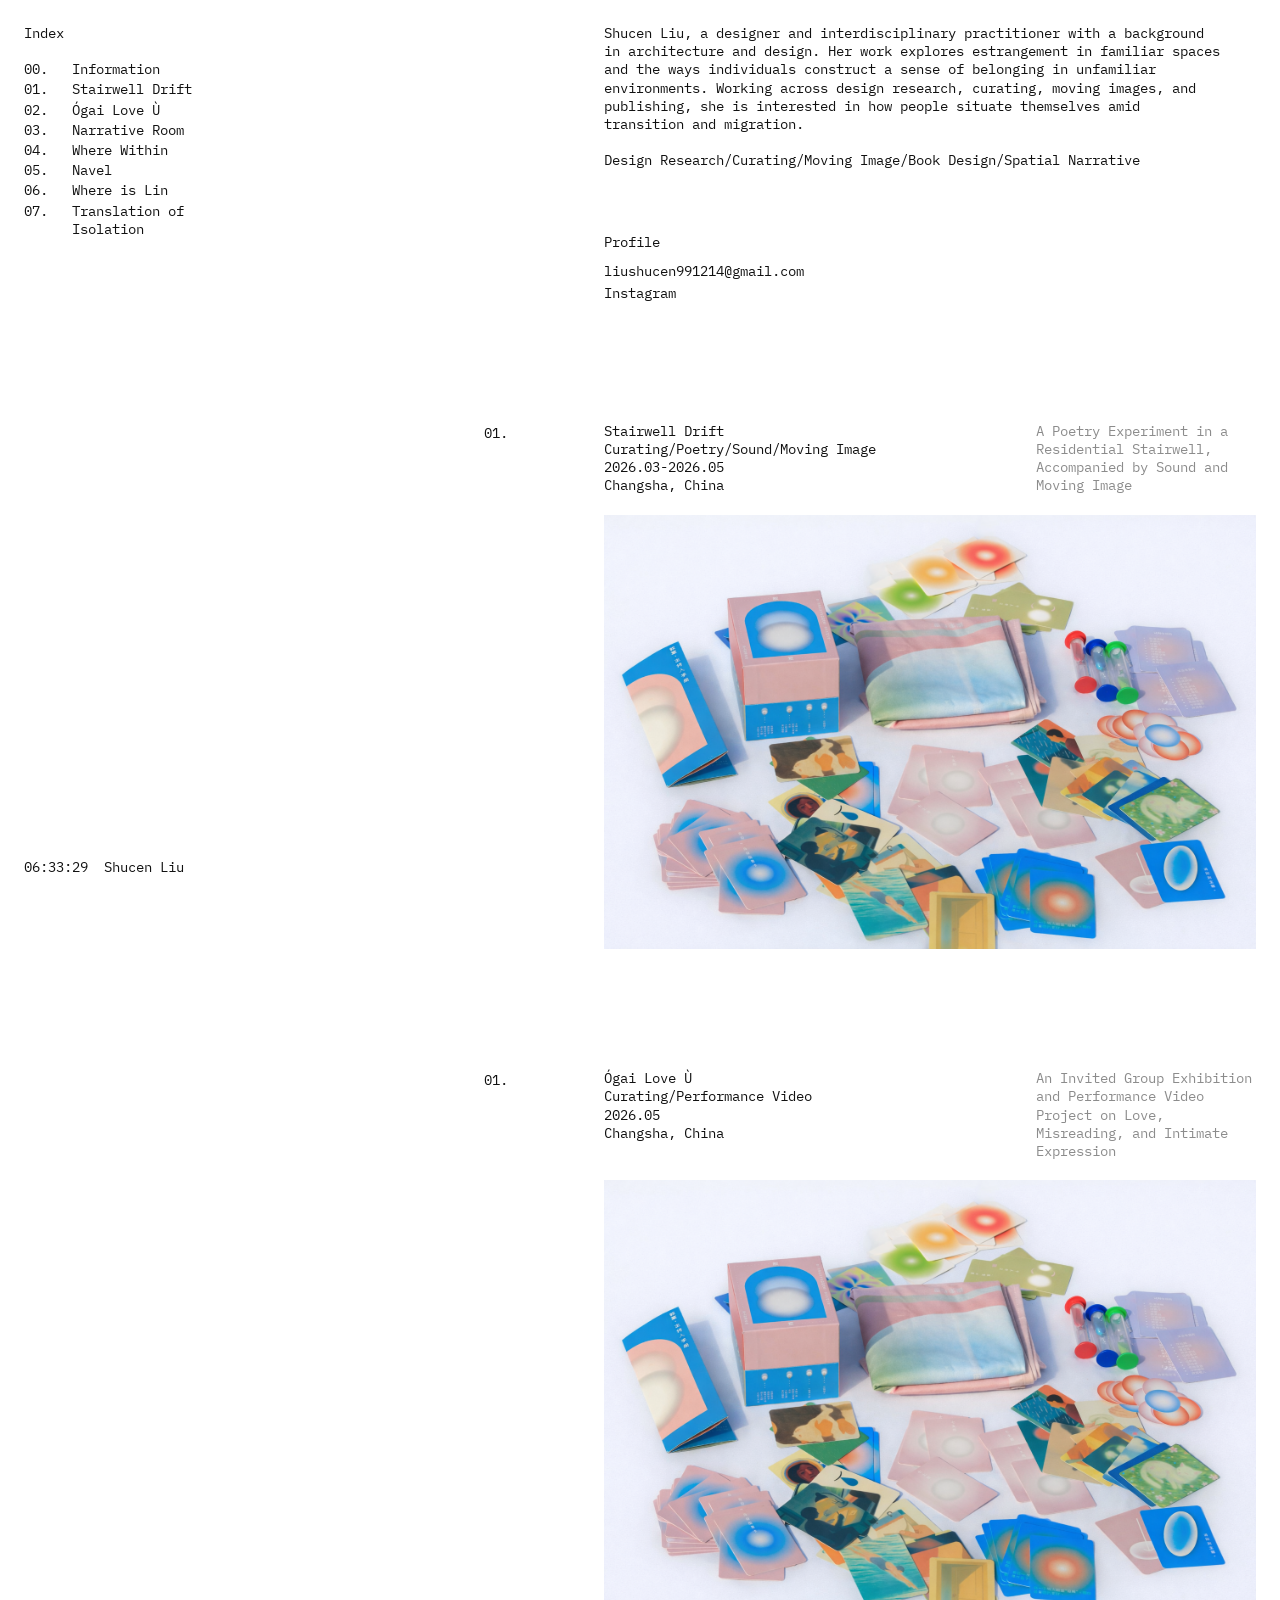
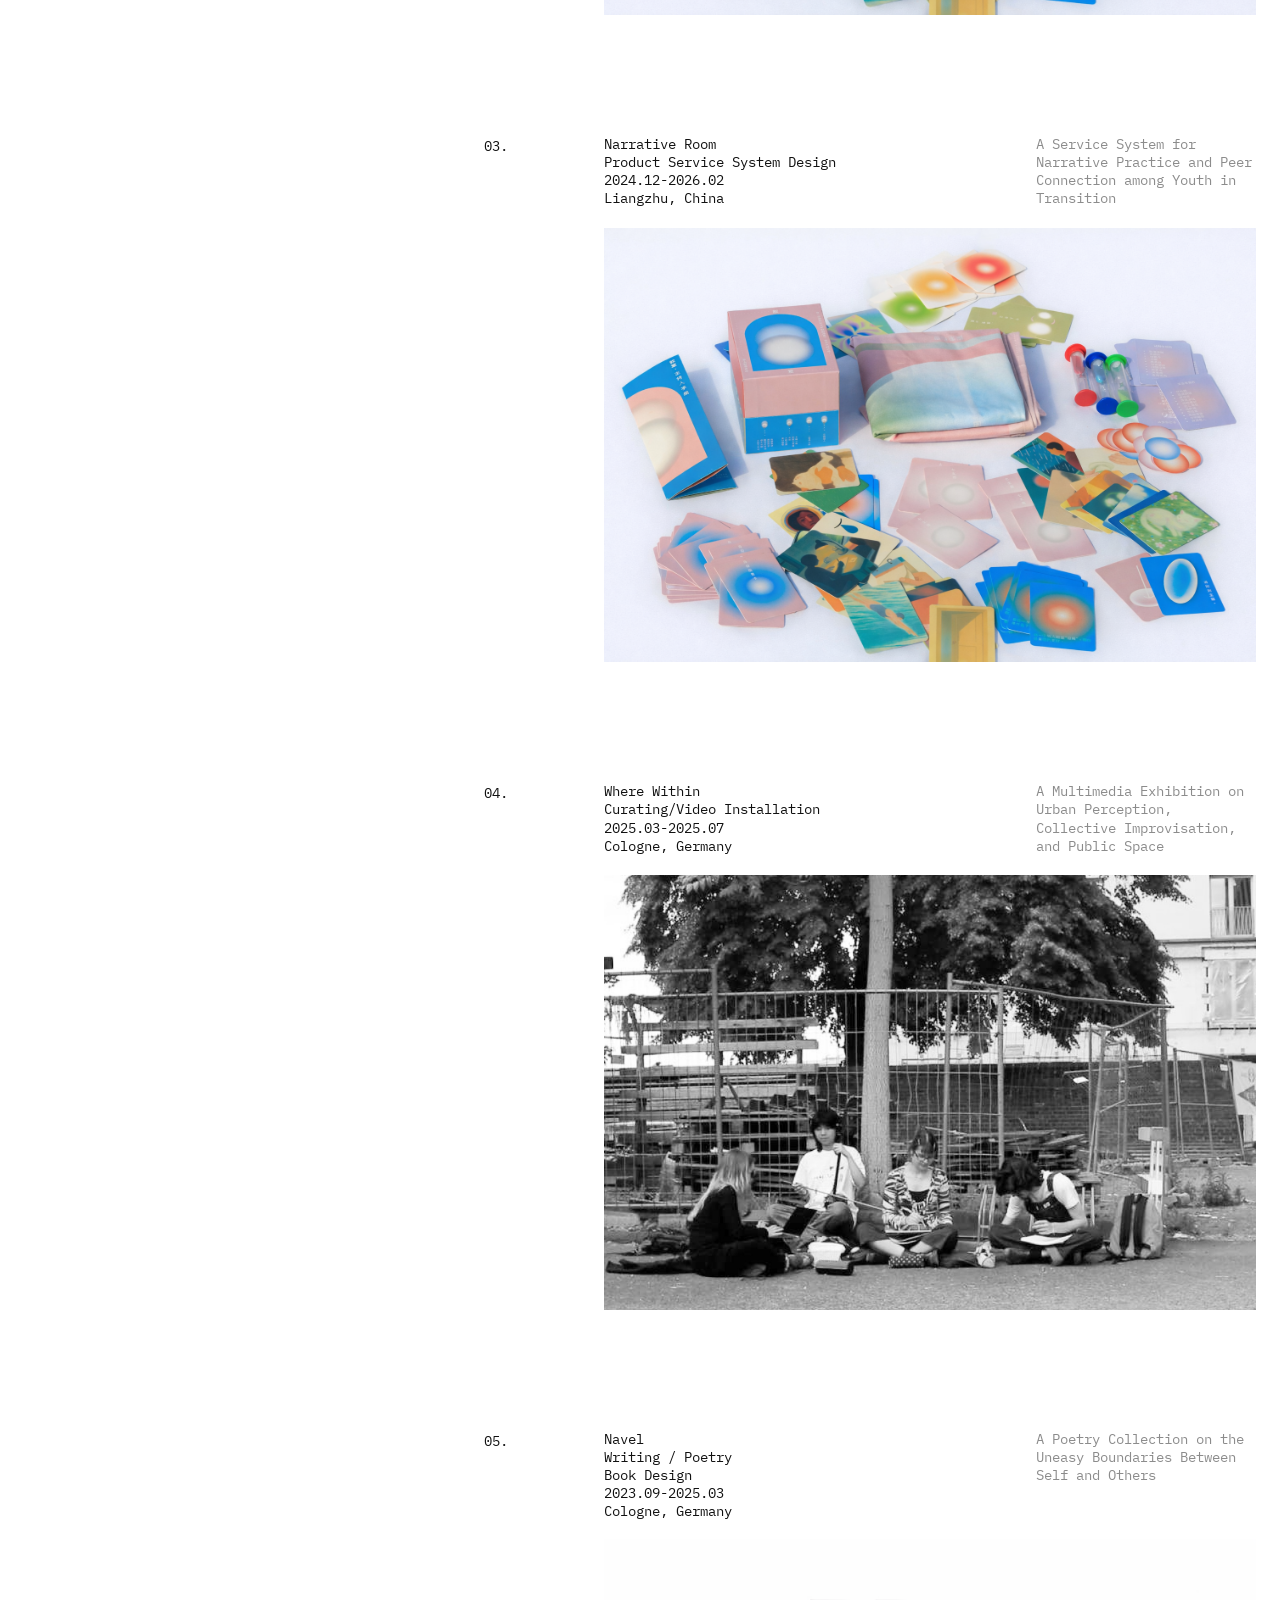
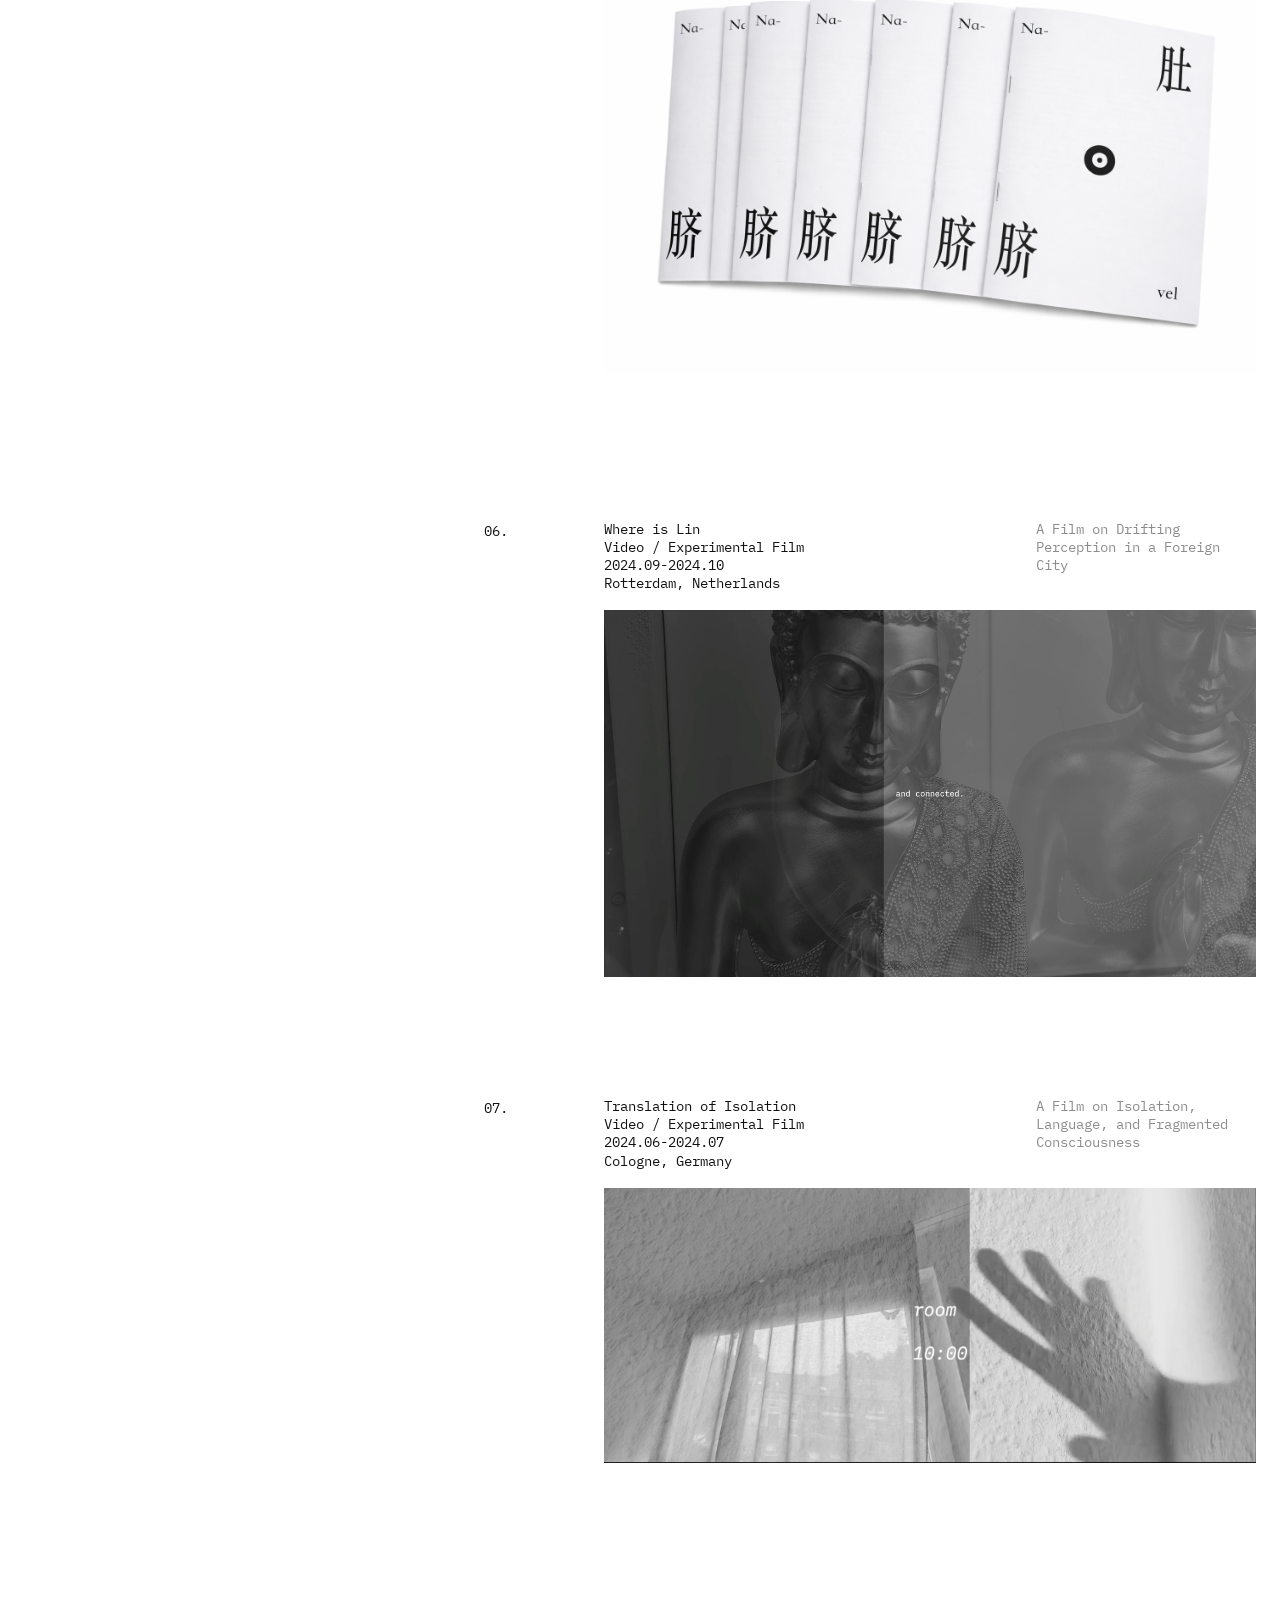
==== index.html @ ad0ca4b8 "Update index 12 58.html" ====
<!doctype html>
<html lang="en-EN">
  <head>
    <meta charset="UTF-8" />
    <meta name="viewport" content="width=device-width, initial-scale=1.0" />
    <title>Shucen Liu</title>
    <meta name="description" content="Personal portfolio website" />

    <!-- IBM Plex Mono -->
    <link rel="preconnect" href="https://fonts.googleapis.com" />
    <link rel="preconnect" href="https://fonts.gstatic.com" crossorigin />
    <link
      href="https://fonts.googleapis.com/css2?family=IBM+Plex+Mono:wght@400;500&display=swap"
      rel="stylesheet"
    />

    <link rel="stylesheet" href="styles.css" />
  </head>
  <body>
    <div class="layout">
      <!-- 左侧目录 -->
      <aside class="sidebar">
        <div class="sidebar-inner">
          <div class="index-title">Index</div>

          <nav class="index-nav">
            <a href="#information"><span>00.</span><span>Information</span></a>
             <a href="#project-01"><span>01.</span><span>Stairwell Drift</span></a>
             <a href="#project-01"><span>02.</span><span>Ógai Love Ù</span></a>
            <a href="#project-01"><span>03.</span><span>Narrative Room</span></a>
            <a href="#project-02"><span>04.</span><span>Where Within </span></a>
            <a href="#project-03"><span>05.</span><span>Navel</span></a>
            <a href="#project-04"><span>06.</span><span>Where is Lin</span></a>
            <a href="#project-05"><span>07.</span><span>Translation of Isolation</span></a>
            
          </nav>

          <div class="sidebar-footer">
            <span id="clock">00:00:00</span>
            <span>Shucen Liu</span>
          </div>
        </div>
      </aside>

      <!-- 右侧内容 -->
      
      <main class="content">
        <div class="content-inner">
          <!-- 个人简介 -->
       <section class="intro" id="information">
  <div class="intro-main">
    <div class="intro-text">
      <p>
        Shucen Liu, a designer and interdisciplinary practitioner with a background in architecture and design. Her work explores estrangement in familiar spaces and the ways individuals construct a sense of belonging in unfamiliar environments. Working across design research, curating, moving images, and publishing, she is interested in how people situate themselves amid transition and migration.
      </p>
    </div>

    <div class="intro-tags">
      <p>Design Research/Curating/Moving Image/Book Design/Spatial Narrative
    </div>
  <div class="profile">
  <div class="profile-title">Profile</div>
  <a href="mailto:liushucen991214@gmail.com">liushucen991214@gmail.com</a>
  <a href="https://www.instagram.com/booktzen?igsh=YmhpN2E2aGlicXo0&utm_source=qr" target="_blank" rel="noopener noreferrer">Instagram</a>
</div>
  </div>
</section>
          
 <!-- 项目 01 -->
<section class="project" id="project-01">
  <div class="project-row">
    <div class="project-no">01.</div>

    <div class="project-body">
      <div class="project-meta">
        <div class="meta-left">
          <h2><a href="narrative-room.html">Stairwell Drift</a></h2>
          <p>Curating/Poetry/Sound/Moving Image</p>
          <p>2026.03-2026.05</p>
          <p>Changsha, China</p>
        </div>

        <div class="meta-right">
          <p> A Poetry Experiment in a Residential Stairwell, Accompanied by Sound and Moving Image</p>
        </div>
      </div>

      <div class="project-gallery auto-gallery">
        <button class="gallery-btn prev" aria-label="Previous image">←</button>

        <div class="gallery-track">
          <a href="narrative-room.html">
            <img src="images/narrative-room-001.jpg" alt="Project A image 1" />
          </a>
          <a href="narrative-room.html">
            <img src="images/narrative-room-002.jpg" alt="Project A image 2" />
          </a>
          <a href="narrative-room.html">
            <img src="images/narrative-room-003.jpg" alt="Project A image 3" />
          </a>
          <a href="narrative-room.html">
            <img src="images/narrative-room-004.jpg" alt="Project A image 4" />
          </a>
        </div>

        <button class="gallery-btn next" aria-label="Next image">→</button>
      </div>
    </div>
  </div>
</section>

          <!-- 项目 02 -->
<section class="project" id="project-02">
  <div class="project-row">
    <div class="project-no">01.</div>

    <div class="project-body">
      <div class="project-meta">
        <div class="meta-left">
          <h2><a href="narrative-room.html">Ógai Love Ù</a></h2>
          <p>Curating/Performance Video</p>
          <p>2026.05</p>
          <p>Changsha, China</p>
        </div>

        <div class="meta-right">
          <p> An Invited Group Exhibition and Performance Video Project on Love, Misreading, and Intimate Expression</p>
        </div>
      </div>

      <div class="project-gallery auto-gallery">
        <button class="gallery-btn prev" aria-label="Previous image">←</button>

        <div class="gallery-track">
          <a href="narrative-room.html">
            <img src="images/narrative-room-001.jpg" alt="Project A image 1" />
          </a>
          <a href="narrative-room.html">
            <img src="images/narrative-room-002.jpg" alt="Project A image 2" />
          </a>
          <a href="narrative-room.html">
            <img src="images/narrative-room-003.jpg" alt="Project A image 3" />
          </a>
          <a href="narrative-room.html">
            <img src="images/narrative-room-004.jpg" alt="Project A image 4" />
          </a>
        </div>

        <button class="gallery-btn next" aria-label="Next image">→</button>
      </div>
    </div>
  </div>
</section>
        <!-- 项目 03 -->
<section class="project" id="project-03">
  <div class="project-row">
    <div class="project-no">03.</div>

    <div class="project-body">
      <div class="project-meta">
        <div class="meta-left">
          <h2><a href="narrative-room.html">Narrative Room</a></h2>
          <p>Product Service System Design</p>
          <p>2024.12-2026.02</p>
          <p>Liangzhu, China</p>
        </div>

        <div class="meta-right">
          <p>A Service System for Narrative Practice and Peer Connection among Youth in Transition</p>
        </div>
      </div>

      <div class="project-gallery auto-gallery">
        <button class="gallery-btn prev" aria-label="Previous image">←</button>

        <div class="gallery-track">
          <a href="narrative-room.html">
            <img src="images/narrative-room-001.jpg" alt="Project A image 1" />
          </a>
          <a href="narrative-room.html">
            <img src="images/narrative-room-002.jpg" alt="Project A image 2" />
          </a>
          <a href="narrative-room.html">
            <img src="images/narrative-room-003.jpg" alt="Project A image 3" />
          </a>
          <a href="narrative-room.html">
            <img src="images/narrative-room-004.jpg" alt="Project A image 4" />
          </a>
        </div>

        <button class="gallery-btn next" aria-label="Next image">→</button>
      </div>
    </div>
  </div>
</section>

          <!-- 项目 04 -->
          <section class="project" id="project-04">
            <div class="project-row">
              <div class="project-no">04.</div>

              <div class="project-body">
                <div class="project-meta">
                  <div class="meta-left">
                    <h2><a href="where-within.html">Where Within</a></h2>
                    <p>Curating/Video Installation</p>
                    <p>2025.03-2025.07</p>
                    <p>Cologne, Germany</p>
                  </div>

                  <div class="meta-right">
                    <p>A Multimedia Exhibition on Urban Perception, Collective Improvisation, and Public Space</p>
                  </div>
                </div>

                 <div class="project-gallery auto-gallery">
  <button class="gallery-btn prev" aria-label="Previous image">←</button>

   <div class="gallery-track">
          <a href="where-within.html">
            <img src="images/where-within-001.jpg" alt="Project B image 1" />
          </a>
          <a href="where-within.html">
            <img src="images/where-within-002.jpg" alt="Project B image 2" />
          </a>
          <a href="where-within.html">
            <img src="images/where-within-003.jpg" alt="Project B image 3" />
          </a>
          <a href="where-within.html">
            <img src="images/where-within-004.jpg" alt="Project B image 4" />
          </a>
          <a href="where-within.html">
            <img src="images/where-within-005.jpg" alt="Project B image 5" />
          </a>
        </div>

  <button class="gallery-btn next" aria-label="Next image">→</button>
                </div>
              </div>
            </div>
          </section>

          <!-- 项目 05 -->
          <section class="project" id="project-05">
            <div class="project-row">
              <div class="project-no">05.</div>

              <div class="project-body">
                <div class="project-meta">
                  <div class="meta-left">
                        <h2><a href="navel.html">Navel</a></h2>
                    <p>Writing / Poetry</p>
                    <p>Book Design</p>
                    <p>2023.09-2025.03</p>
                    <p>Cologne, Germany</p>
                  </div>

                  <div class="meta-right">
                    <p>A Poetry Collection on the Uneasy Boundaries Between Self and Others</p>
                  </div>
                </div>

                    <div class="project-gallery auto-gallery">
  <button class="gallery-btn prev" aria-label="Previous image">←</button>

  <div class="gallery-track">
          <a href="navel.html">
            <img src="images/navel-001.jpg" alt="Project C image 1" />
          </a>
          <a href="navel.html">
            <img src="images/navel_Page_002.png" alt="Project C image 2" />
          </a>
          <a href="navel.html">
            <img src="images/navel_Page_003.png" alt="Project C image 3" />
          </a>
        </div>
  <button class="gallery-btn next" aria-label="Next image">→</button>
                </div>
              </div>
            </div>
          </section>

          <!-- 项目 06 -->
          <section class="project" id="project-06">
            <div class="project-row">
              <div class="project-no">06.</div>

              <div class="project-body">
                <div class="project-meta">
                  <div class="meta-left">
                        <h2><a href="where-is-lin.html">Where is Lin</a></h2>
                    <p>Video / Experimental Film </p>
                    <p>2024.09-2024.10</p>
                    <p>Rotterdam, Netherlands</p>
                  </div>

                  <div class="meta-right">
                    <p>A Film on Drifting Perception in a Foreign City</p>
                  </div>
                </div>

                    <div class="project-gallery auto-gallery">
  <button class="gallery-btn prev" aria-label="Previous image">←</button>

        <div class="gallery-track">
          <a href="where-is-lin.html">
            <img src="images/where-is-lin-007.jpg" alt="Project D image 1" />
          </a>
          <a href="where-is-lin.html">
            <img src="images/where-is-lin-002.jpg" alt="Project D image 2" />
          </a>
          <a href="where-is-lin.html">
            <img src="images/where-is-lin-003.jpg" alt="Project D image 3" />
          </a>
          <a href="where-is-lin.html">
            <img src="images/where-is-lin-005.jpg" alt="Project D image 4" />
          </a>
          <a href="where-is-lin.html">
            <img src="images/where-is-lin-010.jpg" alt="Project D image 5" />
          </a>
        </div>
  <button class="gallery-btn next" aria-label="Next image">→</button>
                </div>
              </div>
            </div>
          </section>

                    <!-- 项目 07 -->
          <section class="project" id="project-07">
            <div class="project-row">
              <div class="project-no">07.</div>

              <div class="project-body">
                <div class="project-meta">
                  <div class="meta-left">
                        <h2><a href="translation-of-isolation.html">Translation of Isolation</a></h2>
                    <p>Video / Experimental Film </p>
                    <p>2024.06-2024.07</p>
                    <p>Cologne, Germany</p>
                  </div>

                  <div class="meta-right">
                   <p>A Film on Isolation, Language, and Fragmented Consciousness </p>
                  </div>
                </div>

                   <div class="project-gallery auto-gallery">
        <button class="gallery-btn prev" aria-label="Previous image">←</button>

        <div class="gallery-track">
          <a href="translation-of-isolation.html">
            <img src="images/translation-of-isolation-001.jpg" alt="Project E image 1" />
          </a>
          <a href="translation-of-isolation.html">
            <img src="images/translation-of-isolation-002.jpg" alt="Project E image 2" />
          </a>
          <a href="translation-of-isolation.html">
            <img src="images/translation-of-isolation-003.jpg" alt="Project E image 3" />
          </a>
          <a href="translation-of-isolation.html">
            <img src="images/translation-of-isolation-004.jpg" alt="Project E image 4" />
          </a>
          <a href="translation-of-isolation.html">
            <img src="images/translation-of-isolation-005.jpg" alt="Project E image 5" />
          </a>
        </div>

  <button class="gallery-btn next" aria-label="Next image">→</button>
                </div>
              </div>
            </div>
          </section>


          
        </div>
      </main>
    </div>

   <script>
  function updateClock() {
    const now = new Date();
    const time = now.toLocaleTimeString("en-GB", { hour12: false });
    const clock = document.getElementById("clock");
    if (clock) {
      clock.textContent = time;
    }
  }

  updateClock();
  setInterval(updateClock, 1000);

  const galleries = document.querySelectorAll(".project-gallery");

  galleries.forEach((gallery) => {
    const track = gallery.querySelector(".gallery-track");
    const prevBtn = gallery.querySelector(".prev");
    const nextBtn = gallery.querySelector(".next");

    if (!track) return;

    prevBtn?.addEventListener("click", () => {
      track.scrollBy({
        left: -track.clientWidth,
        behavior: "smooth"
      });
    });

    nextBtn?.addEventListener("click", () => {
      track.scrollBy({
        left: track.clientWidth,
        behavior: "smooth"
      });
    });
  });

  const autoGalleries = document.querySelectorAll(".auto-gallery");

  autoGalleries.forEach((gallery) => {
    const track = gallery.querySelector(".gallery-track");
    if (!track) return;

    const images = track.querySelectorAll("img");
    if (images.length <= 1) return;

    let currentIndex = 0;
    let autoSlide;

    function startAutoSlide() {
      autoSlide = setInterval(() => {
        currentIndex++;

        if (currentIndex >= images.length) {
          currentIndex = 0;
        }

        track.scrollTo({
          left: currentIndex * track.clientWidth,
          behavior: "smooth"
        });
      }, 3000);
    }

    function stopAutoSlide() {
      clearInterval(autoSlide);
    }

    gallery.addEventListener("mouseenter", stopAutoSlide);
    gallery.addEventListener("mouseleave", startAutoSlide);

    startAutoSlide();
  });
</script>
    
  </body>
</html>
---- styles.css ----
* {
  box-sizing: border-box;
  margin: 0;
  padding: 0;
}

html {
  scroll-behavior: smooth;
}

body {
  font-family: "IBM Plex Mono", monospace;
  background: #ffffff;
  color: #111111;
  line-height: 1.3;
  font-size: 14px;
}

/* 整体两列 */
.layout {
  display: grid;
  grid-template-columns: 240px 1fr;
  min-height: 100vh;
}

/* 左侧 index */
.sidebar {
  padding: 24px 20px 20px 24px;
}

.sidebar-inner {
  position: sticky;
  top: 24px;
  min-height: calc(100vh - 48px);
  display: flex;
  flex-direction: column;
}

.index-title {
  margin-bottom: 18px;
}

.index-nav {
  display: flex;
  flex-direction: column;
  gap: 2px;
}

.index-nav a {
  display: grid;
  grid-template-columns: 48px 1fr;
  text-decoration: none;
  color: #111111;
}

.index-nav a:hover {
  opacity: 0.45;
}

.sidebar-footer {
  margin-top: auto;
  display: flex;
  gap: 16px;
}

/* 右侧内容区 */
.content {
  padding: 24px 24px 80px 0;
}

/* 让内容整体靠右 */
.content-inner {
  width: 100%;
  max-width: 820px;
  margin-left: auto;
  display: flex;
  flex-direction: column;
  align-items: flex-end;
}

/* 顶部个人简介 */
.intro {
  width: 100%;
  max-width: 772px;
  margin-left: auto;
  padding-bottom: 120px;
}

.intro-main {
  width: 100%;
  max-width: 620px;
  margin-left: 120px;
  display: flex;
  flex-direction: column;
  align-items: flex-start;
}

.intro-text {
  width: 100%;
  max-width: 620px;
}

.intro-text p + p {
  margin-top: 12px;
}

.intro-tags {
  display: flex;
  flex-wrap: wrap;
  gap: 28px;
  margin-top: 18px;
  max-width: 700px;
}

.intro-tags span {
  display: inline-block;
  white-space: nowrap;
}

.profile {
  display: flex;
  flex-direction: column;
  align-items: flex-start;
  gap: 4px;
  margin-top: 64px;
}

.profile-title {
  margin-bottom: 6px;
}

.profile a {
  color: #111111;
  text-decoration: none;
}

.profile a:hover {
  opacity: 0.45;
}

/* 项目区 */
.project {
width: 100%;
padding-bottom: 120px;
display: flex;
justify-content: flex-end;
}
.project-body,
.project-image,
.project-gallery {
  width: 100%;
}
.project-image img,
.gallery-track img {
  display: block;
  width: 100%;
  height: auto;
  display:block;
}
.project-image a,
.gallery-track a {
  display: block;
  text-decoration: none;
}

.gallery-track a {
  flex: 0 0 100%;
}

.gallery-track a img,
.project-image a img {
  display: block;
  width: 100%;
  height: auto;
}

.project-row {
width: 100%;
max-width: 772px;
  display: grid;
  grid-template-columns: 72px 1fr;
  column-gap: 48px;
  align-items: start;
}

.project-no {
  padding-top: 2px;
}

.project-body {
  width: 100%;
  max-width: 700px;
}

.project-meta {
  display: grid;
  grid-template-columns: minmax(0, 1fr) 220px;
  gap: 24px;
  margin-bottom: 18px;
  align-items: start;
}

.meta-right p {
  margin-bottom: 2px;
}

.project-text {
  max-width: 700px;
  margin-bottom: 20px;
}

.project-links{
  margin-top: 6px;
  }

.project-image img {
  display: block;
  width: 100%;
  height: auto;
}
.meta-left h2 {
  margin: 0;
  font-size: inherit;
  font-weight: normal;
}

.meta-left h2 a,
.meta-left h2 a:visited {
  color: #111111;
  text-decoration: none;
  transition: color 0.2s ease, opacity 0.2s ease;
  font-size: 14px;
  font-weight: 400;
}

.meta-left h2 a:hover,
.meta-left h2 a:focus,
.meta-left h2 a:active {
  opacity: 0.6;
}

.meta-right p {
  color: #8c8c8c;
}

.gallery-track a img,
.project-image a img {
  transition: opacity 0.2s ease;
}

.gallery-track a:hover img,
.project-image a:hover img {
  opacity: 0.92;
}

.gallery-track a:active img,
.project-image a:active img {
  opacity: 0.7;
}


/* 响应式 */
@media (max-width: 900px) {
  .layout {
    grid-template-columns: 1fr;
  }

  .sidebar {
    padding: 20px 20px 0 20px;
  }

  .sidebar-inner {
    position: static;
    min-height: auto;
  }

  .sidebar-footer {
    margin-top: 24px;
    margin-bottom: 24px;
  }

  .content {
    padding: 0 20px 60px 20px;
  }

  .content-inner {
    width: 100%;
  }

  .intro {
    max-width: 100%;
    padding-left: 0;
  }

  .intro-main {
    max-width: 100%;
    margin-left: 0;
  }

  .project-row {
    grid-template-columns: 1fr;
    row-gap: 16px;
  }

  .project-meta {
    grid-template-columns: 1fr;
    gap: 18px;
  }

  .project {
    padding-bottom: 80px;
  }
}
.project-gallery {
  position: relative;
  width: 100%;
}

.gallery-track {
  display: flex;
  gap: 0;
  overflow-x: auto;
  scroll-snap-type: x mandatory;
  scroll-behavior: smooth;
  scrollbar-width: none;
}

.gallery-track::-webkit-scrollbar {
  display: none;
}

.gallery-track img {
  flex: 0 0 100%;
  width: 100%;
  height: auto;
  display: block;
  scroll-snap-align: start;
}

/* --- 极简悬停箭头更新 --- */

.project-gallery {
    position: relative;
    cursor: pointer;
    overflow: visible; /* 允许箭头微调位置 */
}

.gallery-track {
  display: flex;
  gap: 0;
  overflow-x: auto;
  scroll-snap-type: x mandatory;
  scroll-behavior: smooth;
  scrollbar-width: none;
}

.gallery-track img {
  flex: 0 0 100%;
  width: 100%;
  height: auto;
  display: block;
  scroll-snap-align: start;
}
.gallery-btn {
    position: absolute;
    top: 50%;
    transform: translateY(-50%);
    z-index: 10;
    background: none;
    border: none;
    color: #ffffff; /* 箭头颜色 */
    font-family: "IBM Plex Mono", monospace;
    font-size: 24px;
    font-weight: 300;
    text-shadow: 0 0 8px rgba(0,0,0,0.5); /* 增加阴影确保在浅色图上可见 */

    /* 初始状态：完全透明 */
    opacity: 0;
    transition: opacity 0.3s ease;
    padding: 60px 20px; /* 增加鼠标点击触发的热区 */
    cursor: pointer;
}

/* 鼠标移动到图片上方时显示 */
.project-gallery:hover .gallery-btn {
    opacity: 1;
}

.gallery-btn.prev {
    left: 15px; /* 靠近图片左边缘 */
}

.gallery-btn.next {
    right: 15px; /* 靠近图片右边缘 */
}

.gallery-btn:hover {
    color: rgba(255, 255, 255, 0.6); /* 悬停在箭头本身时变淡提示 */
}

/* =========================
   Detail page
========================= */

.project-detail-page {
  background: #ffffff;
  color: #111111;
  font-family: "IBM Plex Mono", monospace;
  font-size: 14px;
  line-height: 1.3;
}

.detail-layout {
  width: 100%;
  max-width: 1220px;
  margin-left: auto;
  padding: 24px 24px 80px 24px;
}

.detail-header {
  margin-bottom: 48px;
}

.back-link,
.back-link:visited,
.back-link:active {
  color: #8a8a8a;
  text-decoration: none;
}

.back-link:hover {
  opacity: 0.6;
}

.detail-top {
  display: grid;
  grid-template-columns: minmax(0, 1fr) 360px;
  gap: 48px;
  align-items: start;
  margin-bottom: 48px;
}

.detail-intro {
  max-width: 620px;
}

.detail-intro p + p {
  margin-top: 18px;
}

.detail-meta {
  display: flex;
  flex-direction: column;
  gap: 22px;
}

.meta-group p {
  margin-bottom: 2px;
}

.meta-title {
  margin-bottom: 10px;
}

.detail-image-block {
  width: 100%;
  margin-bottom: 48px;
}

.detail-image-block img {
  display: block;
  width: 100%;
  height: auto;
}

.detail-text-columns {
  display: grid;
  grid-template-columns: 1fr 1fr;
  gap: 48px;
  align-items: start;
}

.detail-column {
  max-width: 520px;
}

.detail-column p + p {
  margin-top: 18px;
}

/* responsive */
@media (max-width: 900px) {
  .detail-layout {
    padding: 20px 20px 60px 20px;
  }

  .detail-top {
    grid-template-columns: 1fr;
    gap: 32px;
    margin-bottom: 36px;
  }

  .detail-intro,
  .detail-column {
    max-width: 100%;
  }

  .detail-text-columns {
    grid-template-columns: 1fr;
    gap: 24px;
  }

  .detail-image-block {
    margin-bottom: 36px;
  }
}

.detail-video-block {
  width: 100%;
  margin-bottom: 48px;
}

.video-thumb {
  position: relative;
  display: block;
  width: 100%;
  text-decoration: none;
  overflow: hidden;
}

.video-thumb img {
  display: block;
  width: 100%;
  height: auto;
}

.video-overlay {
  position: absolute;
  inset: 0;
  display: flex;
  align-items: center;
  justify-content: center;
  pointer-events: none;
}
 /* 默认隐藏 */
.video-play-icon {
  width: 0;
  height: 0;
  border-top: 12px solid transparent;
  border-bottom: 12px solid transparent;
  border-left: 18px solid rgba(255, 255, 255, 0.92);
  opacity: 0;
  transition: opacity 0.2s ease;
  filter: drop-shadow(0 0 6px rgba(0, 0, 0, 0.35));
}

.video-thumb:hover .video-play-icon {
  opacity: 1;
}
.detail-layout {
  width: 100%;
  max-width: 1220px;
  margin-left: auto;
  padding: 24px 24px 80px 24px;
}

.full-image-block {
  width: 100%;
  max-width: 100%;
  margin: 48px 0;
  overflow: hidden;
}

.full-image-block img {
  display: block;
  width: 100%;
  height: auto;
}
.detail-video-block {
  width: 100%;
  margin: 72px 0 0 0;
}

.video-info-row {
  width: 100%;
  margin: 28px 0 88px 0;
  display: grid;
  grid-template-columns: minmax(0, 1fr) 360px;
  gap: 32px;
  align-items: start;
  color: #7f7f7f;
}

.video-info-description p,
.video-info-credits p {
  margin: 0;
}

.video-info-credits {
  display: flex;
  flex-direction: column;
  gap: 4px;
}
.video-info-credits p {
  margin: 0;
}

@media (max-width: 900px) {
  .video-info-row {
    grid-template-columns: 1fr;
    gap: 16px;
    margin: 12px 0 56px 0;
  }
}

.video-credits span {
  min-width: 0;
  margin-right: 8px;
}

.detail-text-columns {
  display: grid;
  grid-template-columns: 1fr 1fr;
  gap: 48px;
  align-items: start;
  margin-top: 32px;
}
.member-name {
  color: #8a8a8a;
}

.zoomable-image {
  cursor: zoom-in;
  transition: opacity 0.2s ease;
}

.zoomable-image:hover {
  opacity: 0.92;
}

.lightbox {
  position: fixed;
  inset: 0;
  background: rgba(255, 255, 255, 0.94);
  display: none;
  align-items: center;
  justify-content: center;
  padding: 24px;
  z-index: 9999;
}

.lightbox.active {
  display: flex;
}

.lightbox-image {
  max-width: 88vw;
  max-height: 88vh;
  width: auto;
  height: auto;
  display: block;
}

.lightbox-close {
  position: absolute;
  top: 16px;
  right: 18px;
  border: none;
  background: none;
  color: #8a8a8a;
  font-family: "IBM Plex Mono", monospace;
  font-size: 14px;
  line-height: 1;
  cursor: pointer;
  padding: 0;
}

.lightbox-close:hover {
  opacity: 0.45;
}

.lightbox-nav {
  position: absolute;
  top: 50%;
  transform: translateY(-50%);
  border: none;
  background: none;
  color: #8a8a8a;
  font-family: "IBM Plex Mono", monospace;
  font-size: 28px;
  line-height: 1;
  cursor: pointer;
  padding: 8px 10px;
}

.lightbox-nav:hover {
  opacity: 0.45;
}

.lightbox-prev {
  left: 18px;
}

.lightbox-next {
  right: 18px;
}

@media (max-width: 900px) {
  .lightbox-image {
    max-width: 92vw;
    max-height: 84vh;
  }

  .lightbox-nav {
    font-size: 22px;
  }
}
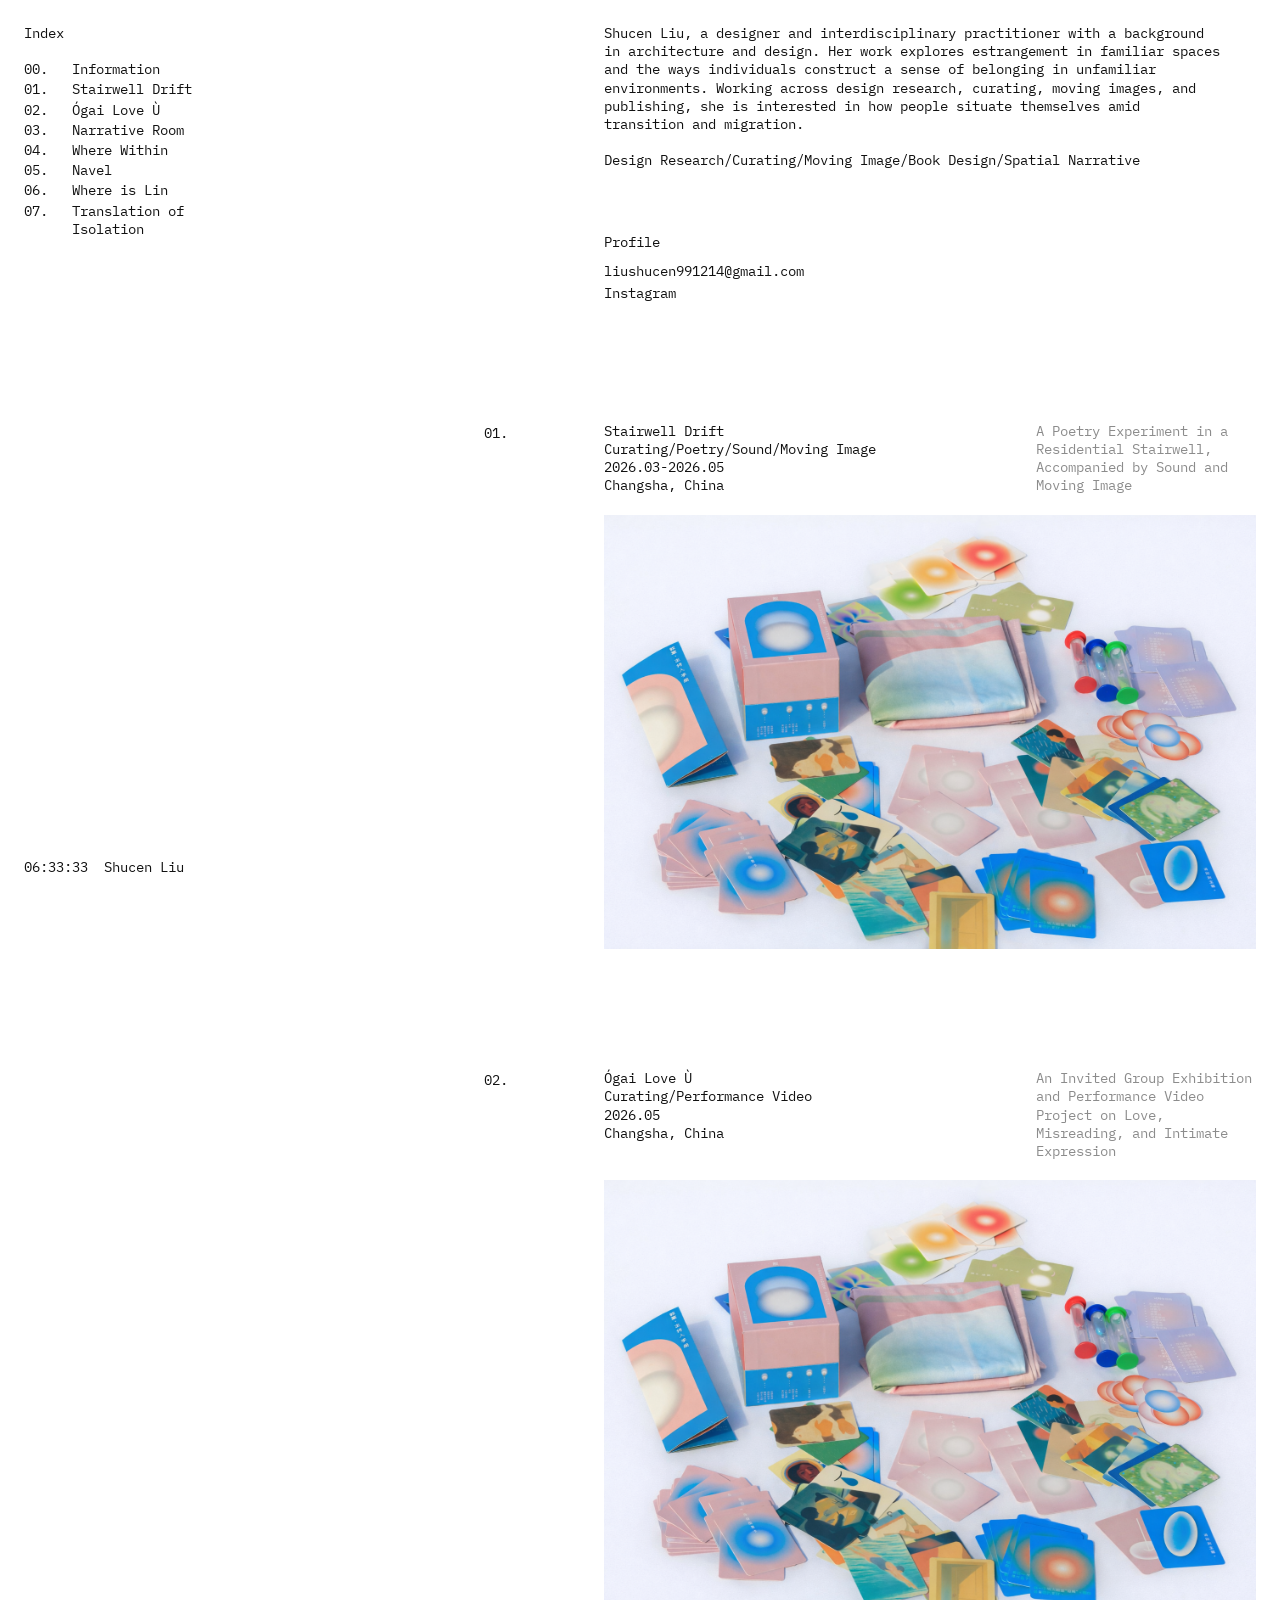
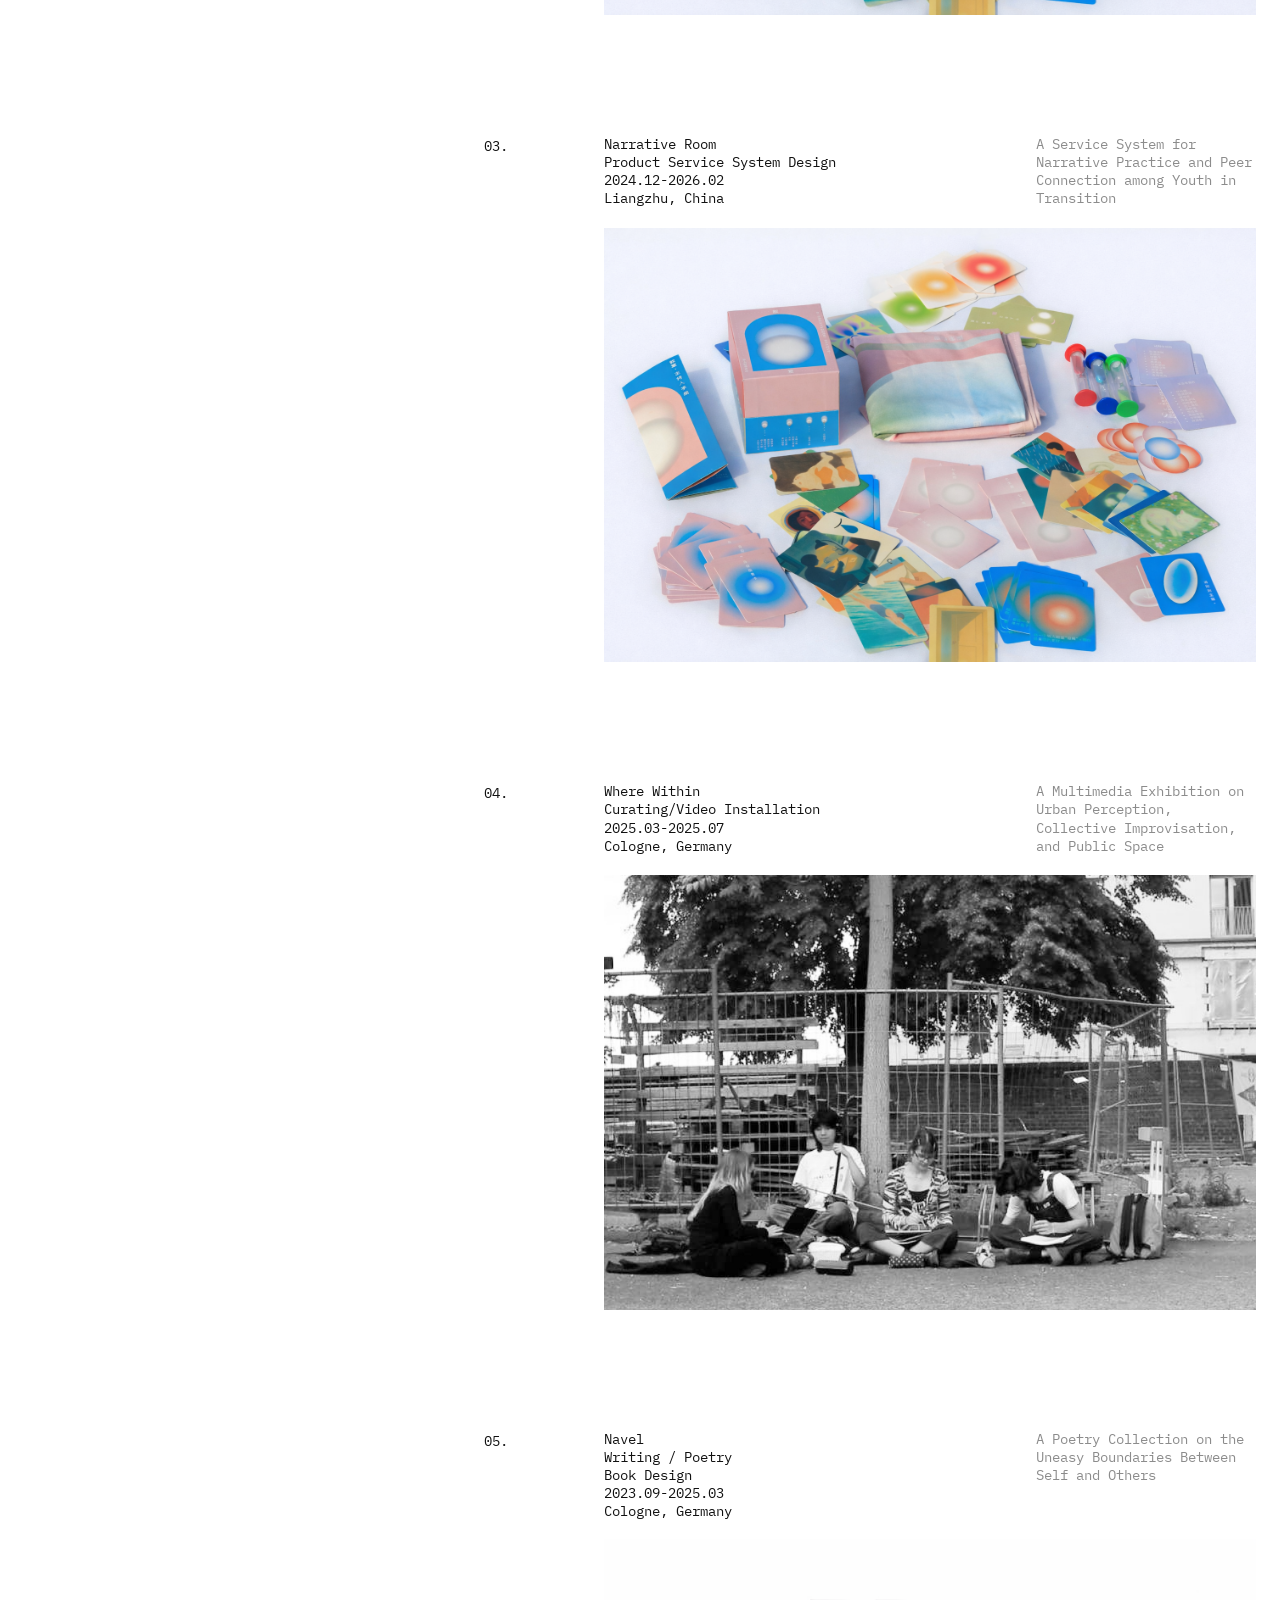
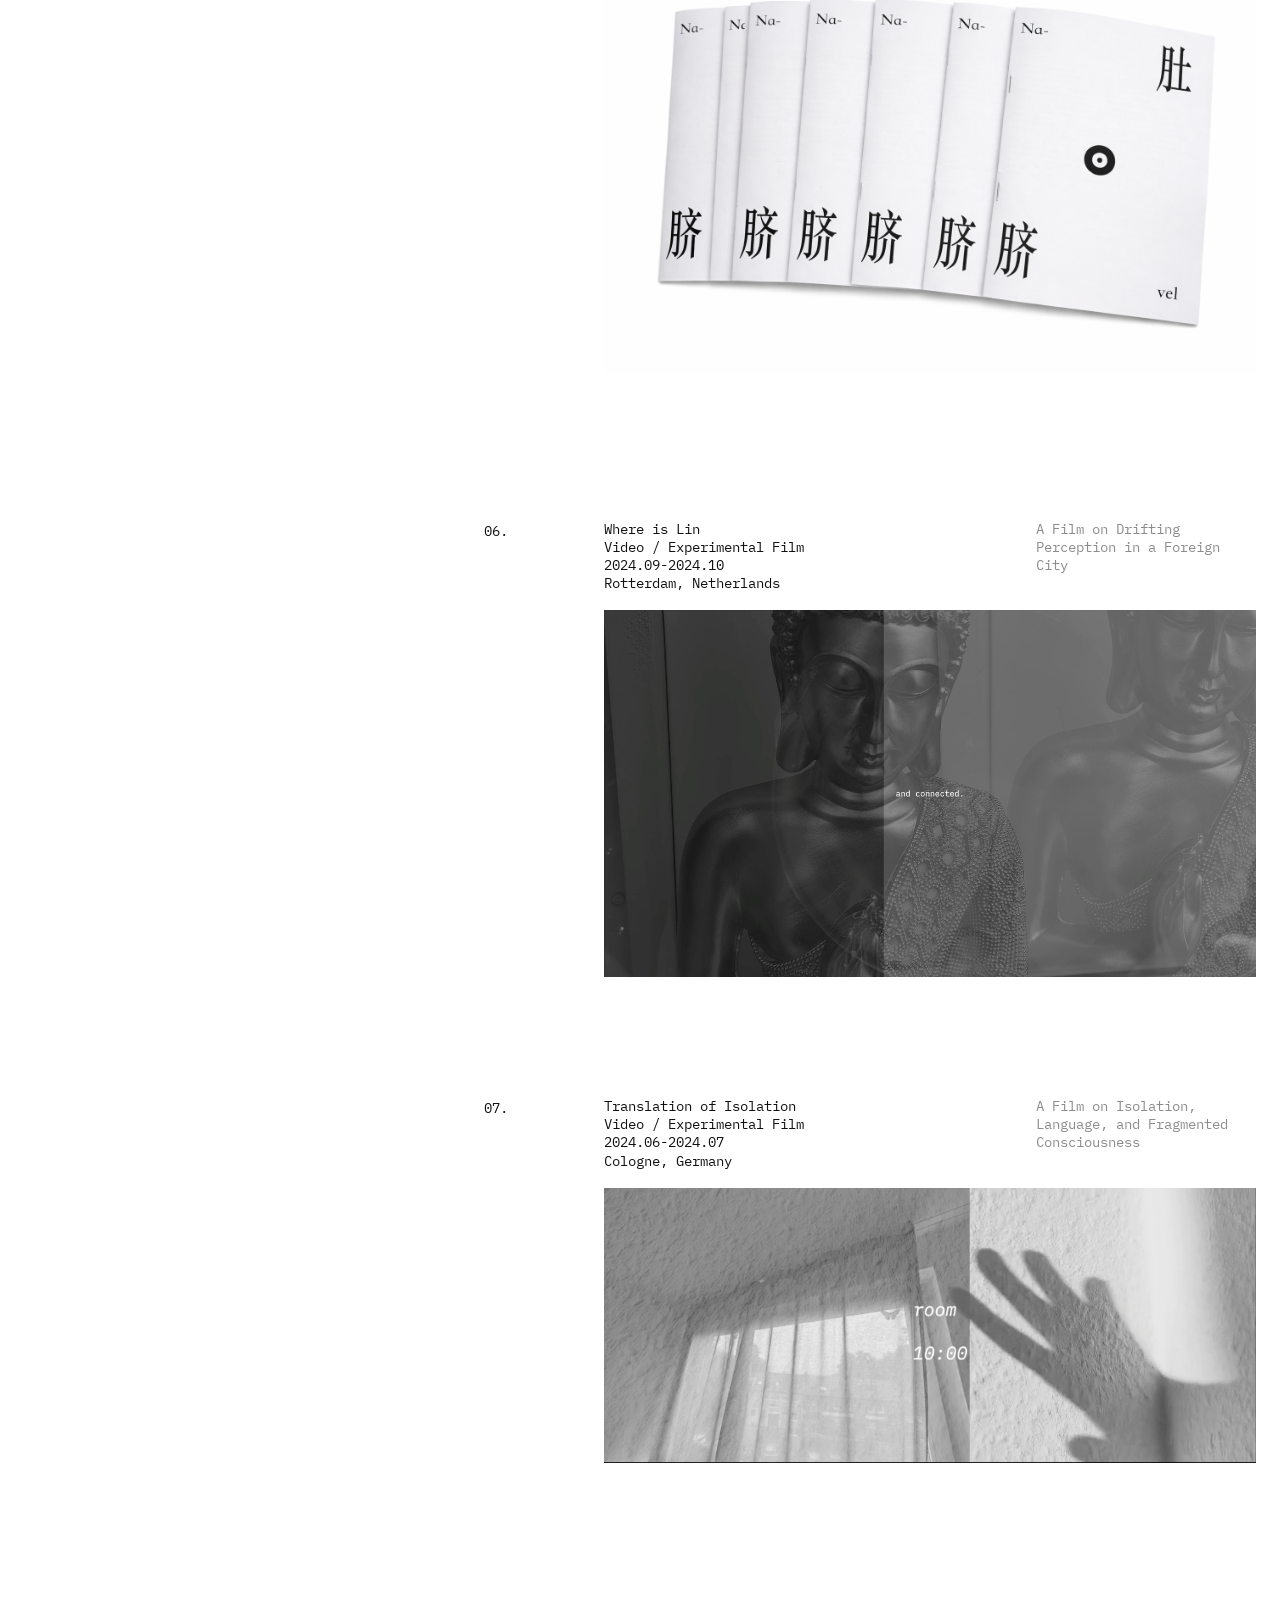
==== commit 78cbfeee: "Update index1545.html" ====
--- a/index.html
+++ b/index.html
@@ -27,12 +27,12 @@
           <nav class="index-nav">
             <a href="#information"><span>00.</span><span>Information</span></a>
              <a href="#project-01"><span>01.</span><span>Stairwell Drift</span></a>
-             <a href="#project-01"><span>02.</span><span>Ógai Love Ù</span></a>
-            <a href="#project-01"><span>03.</span><span>Narrative Room</span></a>
-            <a href="#project-02"><span>04.</span><span>Where Within </span></a>
-            <a href="#project-03"><span>05.</span><span>Navel</span></a>
-            <a href="#project-04"><span>06.</span><span>Where is Lin</span></a>
-            <a href="#project-05"><span>07.</span><span>Translation of Isolation</span></a>
+             <a href="#project-02"><span>02.</span><span>Ógai Love Ù</span></a>
+            <a href="#project-03"><span>03.</span><span>Narrative Room</span></a>
+            <a href="#project-04"><span>04.</span><span>Where Within </span></a>
+            <a href="#project-05"><span>05.</span><span>Navel</span></a>
+            <a href="#project-06"><span>06.</span><span>Where is Lin</span></a>
+            <a href="#project-07"><span>07.</span><span>Translation of Isolation</span></a>
             
           </nav>
 
@@ -113,7 +113,7 @@
           <!-- 项目 02 -->
 <section class="project" id="project-02">
   <div class="project-row">
-    <div class="project-no">01.</div>
+    <div class="project-no">02.</div>
 
     <div class="project-body">
       <div class="project-meta">
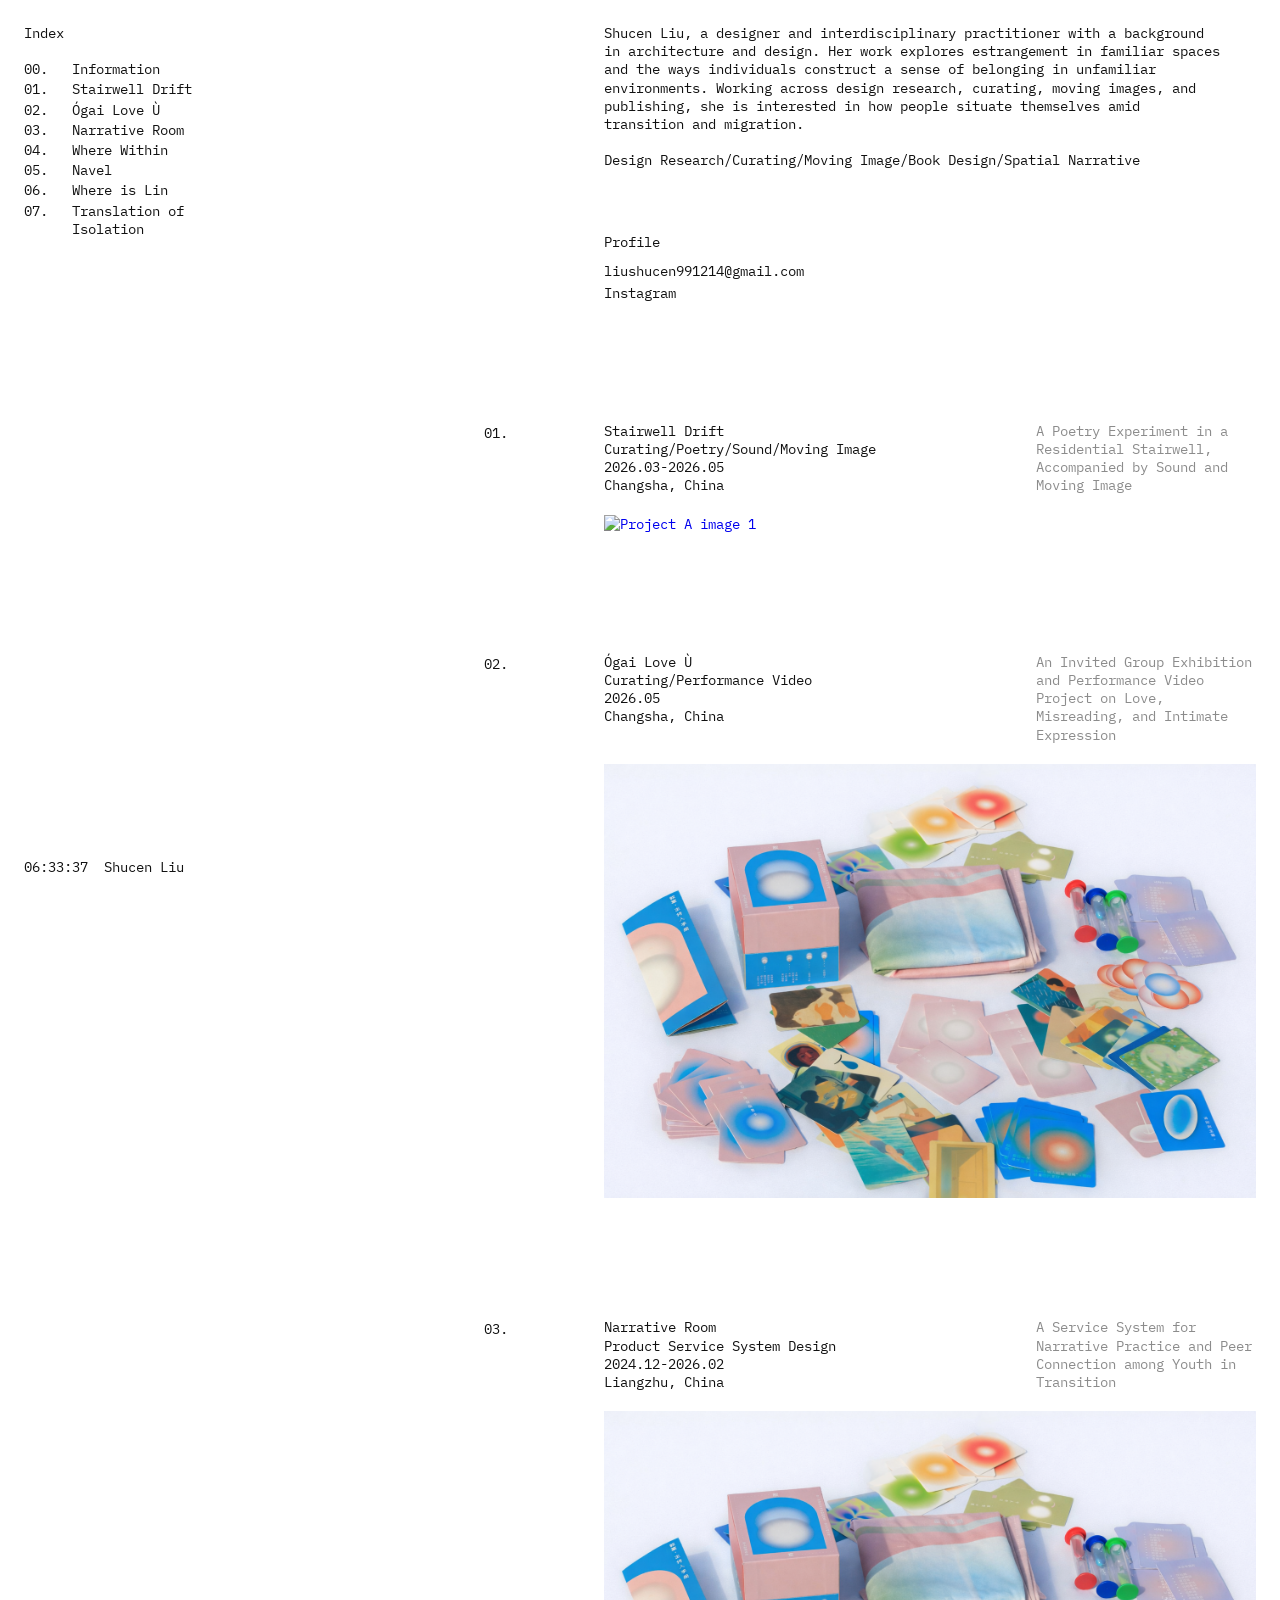
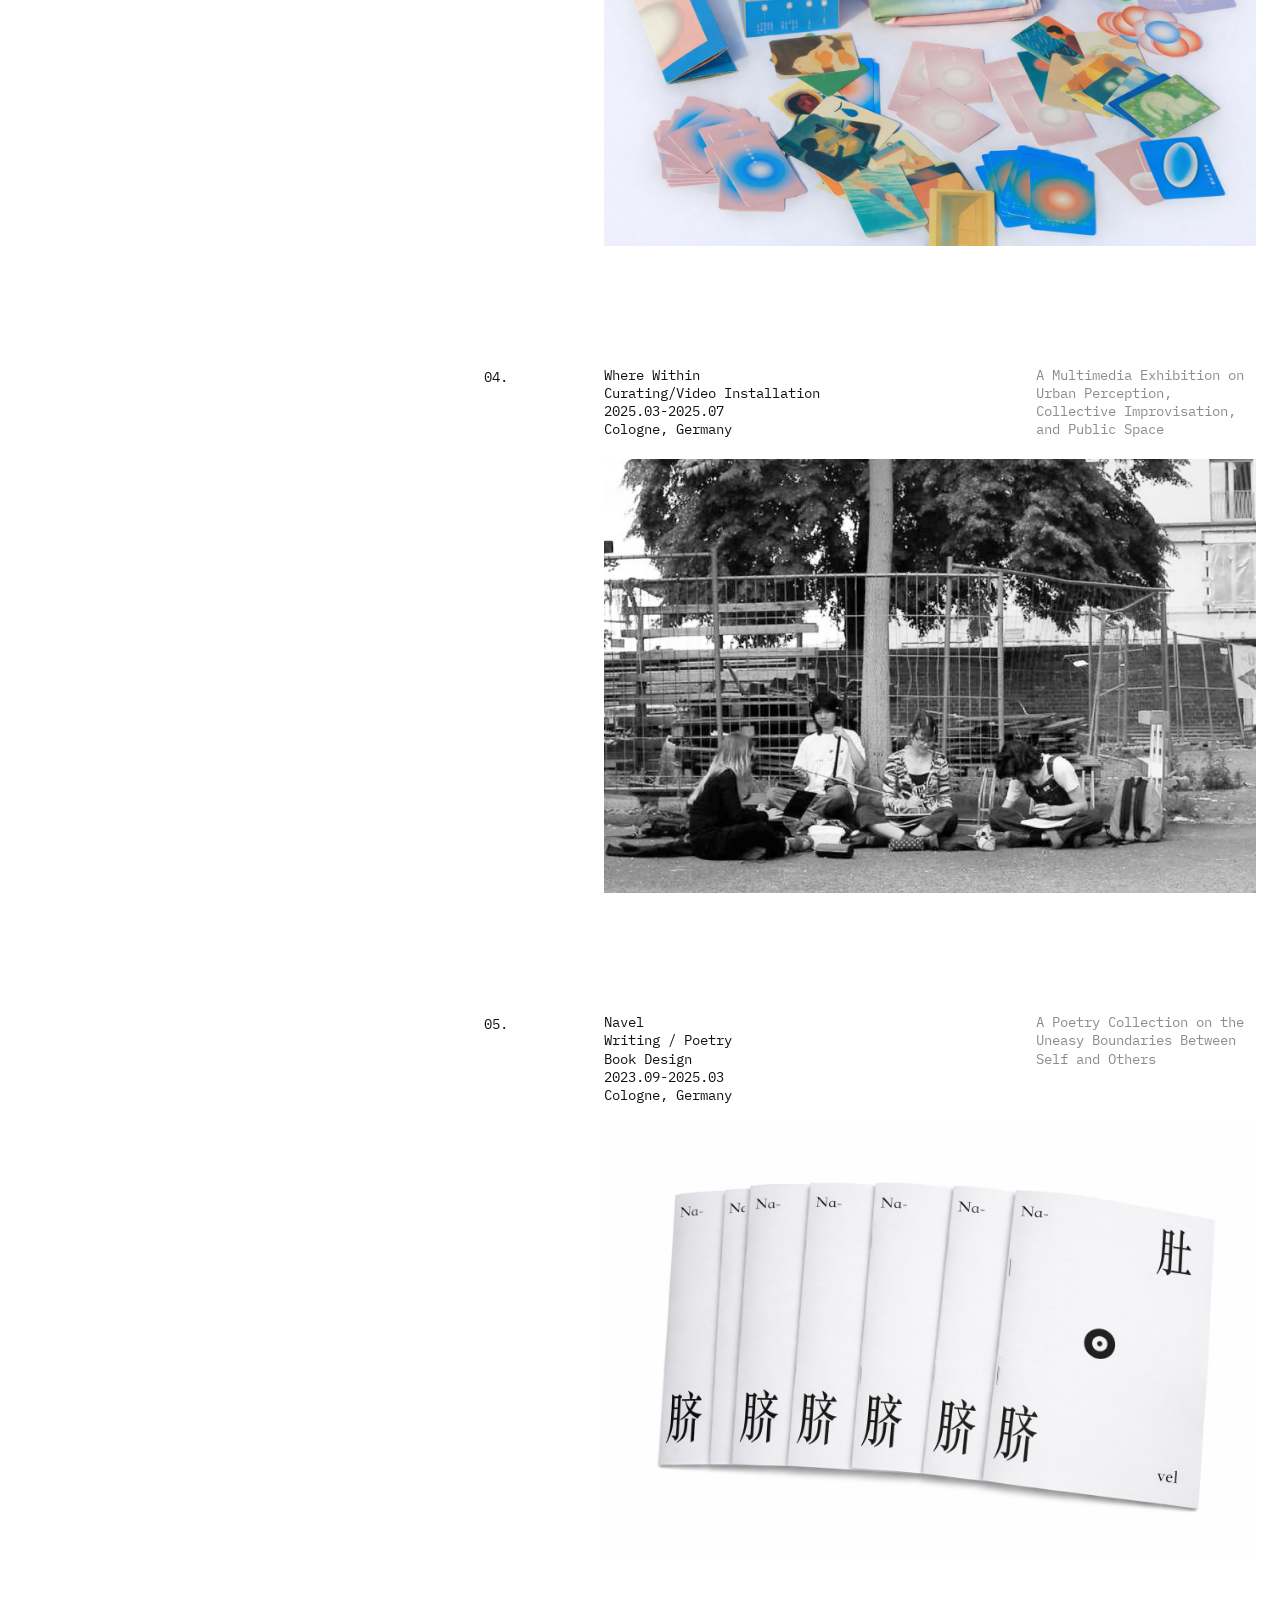
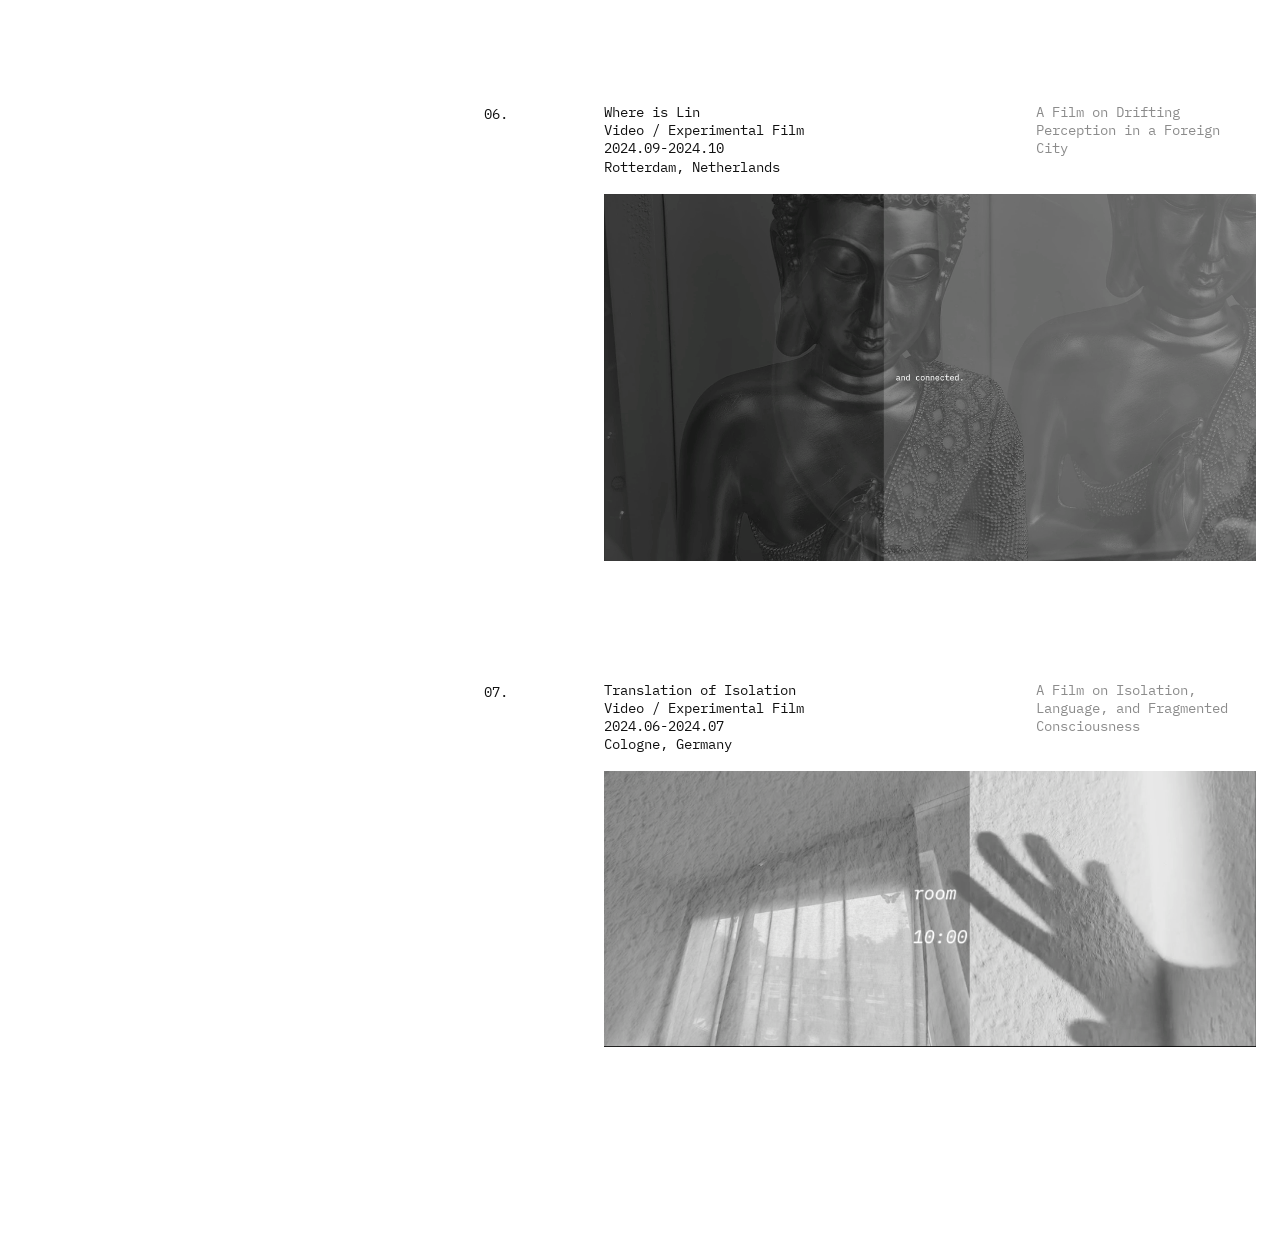
==== commit 37eb873d: "Update index.2043 html" ====
--- a/index.html
+++ b/index.html
@@ -90,17 +90,26 @@
         <button class="gallery-btn prev" aria-label="Previous image">←</button>
 
         <div class="gallery-track">
-          <a href="narrative-room.html">
-            <img src="images/narrative-room-001.jpg" alt="Project A image 1" />
-          </a>
-          <a href="narrative-room.html">
-            <img src="images/narrative-room-002.jpg" alt="Project A image 2" />
-          </a>
-          <a href="narrative-room.html">
-            <img src="images/narrative-room-003.jpg" alt="Project A image 3" />
-          </a>
-          <a href="narrative-room.html">
-            <img src="images/narrative-room-004.jpg" alt="Project A image 4" />
+          <a href="stairwell-drift.html">
+            <img src="images/stairwell-drift-main-ty-01.jpg" alt="Project A image 1" />
+          </a>
+          <a href="stairwell-drift.html">
+            <img src="images/stairwell-drift-main-qg-02.jpg" alt="Project A image 2" />
+          </a>
+          <a href="stairwell-drift.html">
+            <img src="images/stairwell-drift-main-kk-03.jpg" alt="Project A image 3" />
+          </a>
+          <a href="stairwell-drift.html">
+            <img src="images/stairwell-drift-main-ty-04.jpg" alt="Project A image 4" />
+          </a>
+           <a href="stairwell-drift.html">
+            <img src="images/stairwell-drift-main-ty-05.jpg" alt="Project A image 5" />
+          </a>
+           <a href="stairwell-drift.html">
+            <img src="images/stairwell-drift-main-ty-06.jpg" alt="Project A image 6" />
+          </a>
+           <a href="stairwell-drift.html">
+            <img src="images/stairwell-drift-main-ty-07.jpg" alt="Project A image 7" />
           </a>
         </div>
 
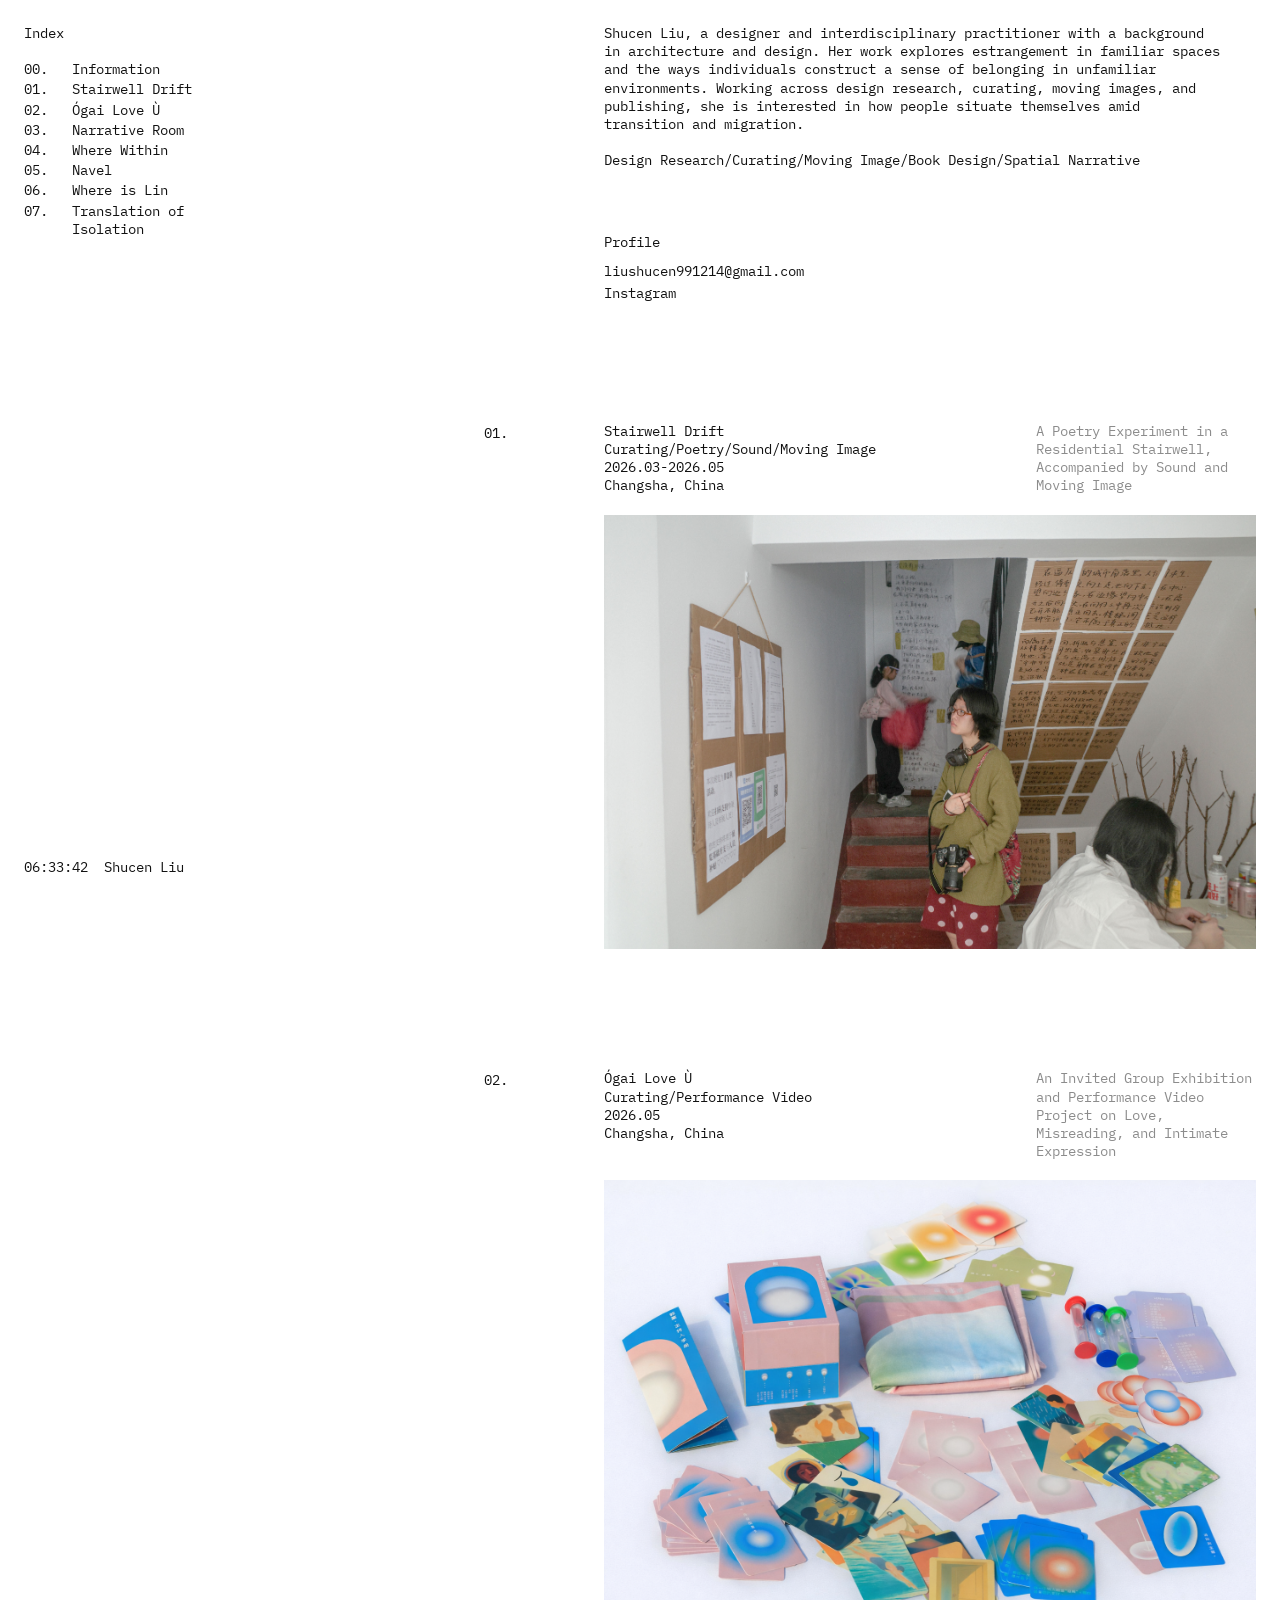
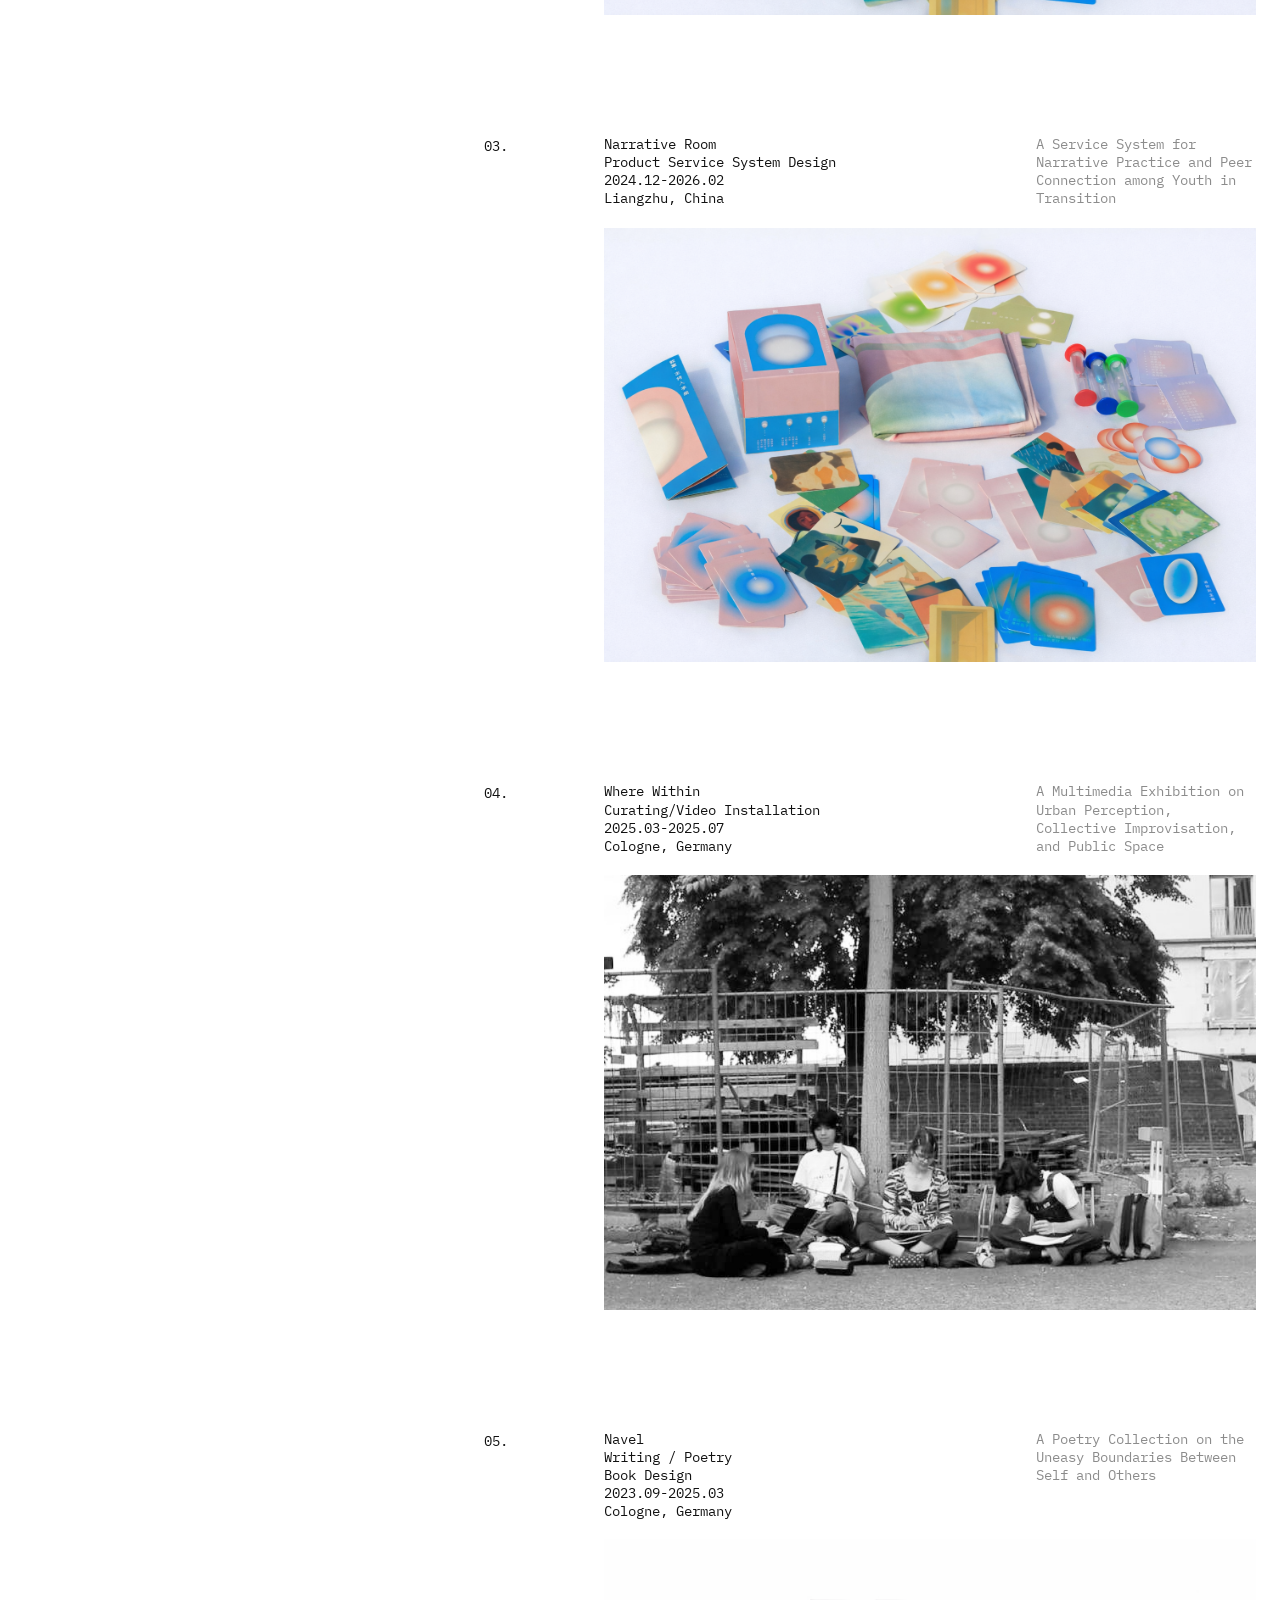
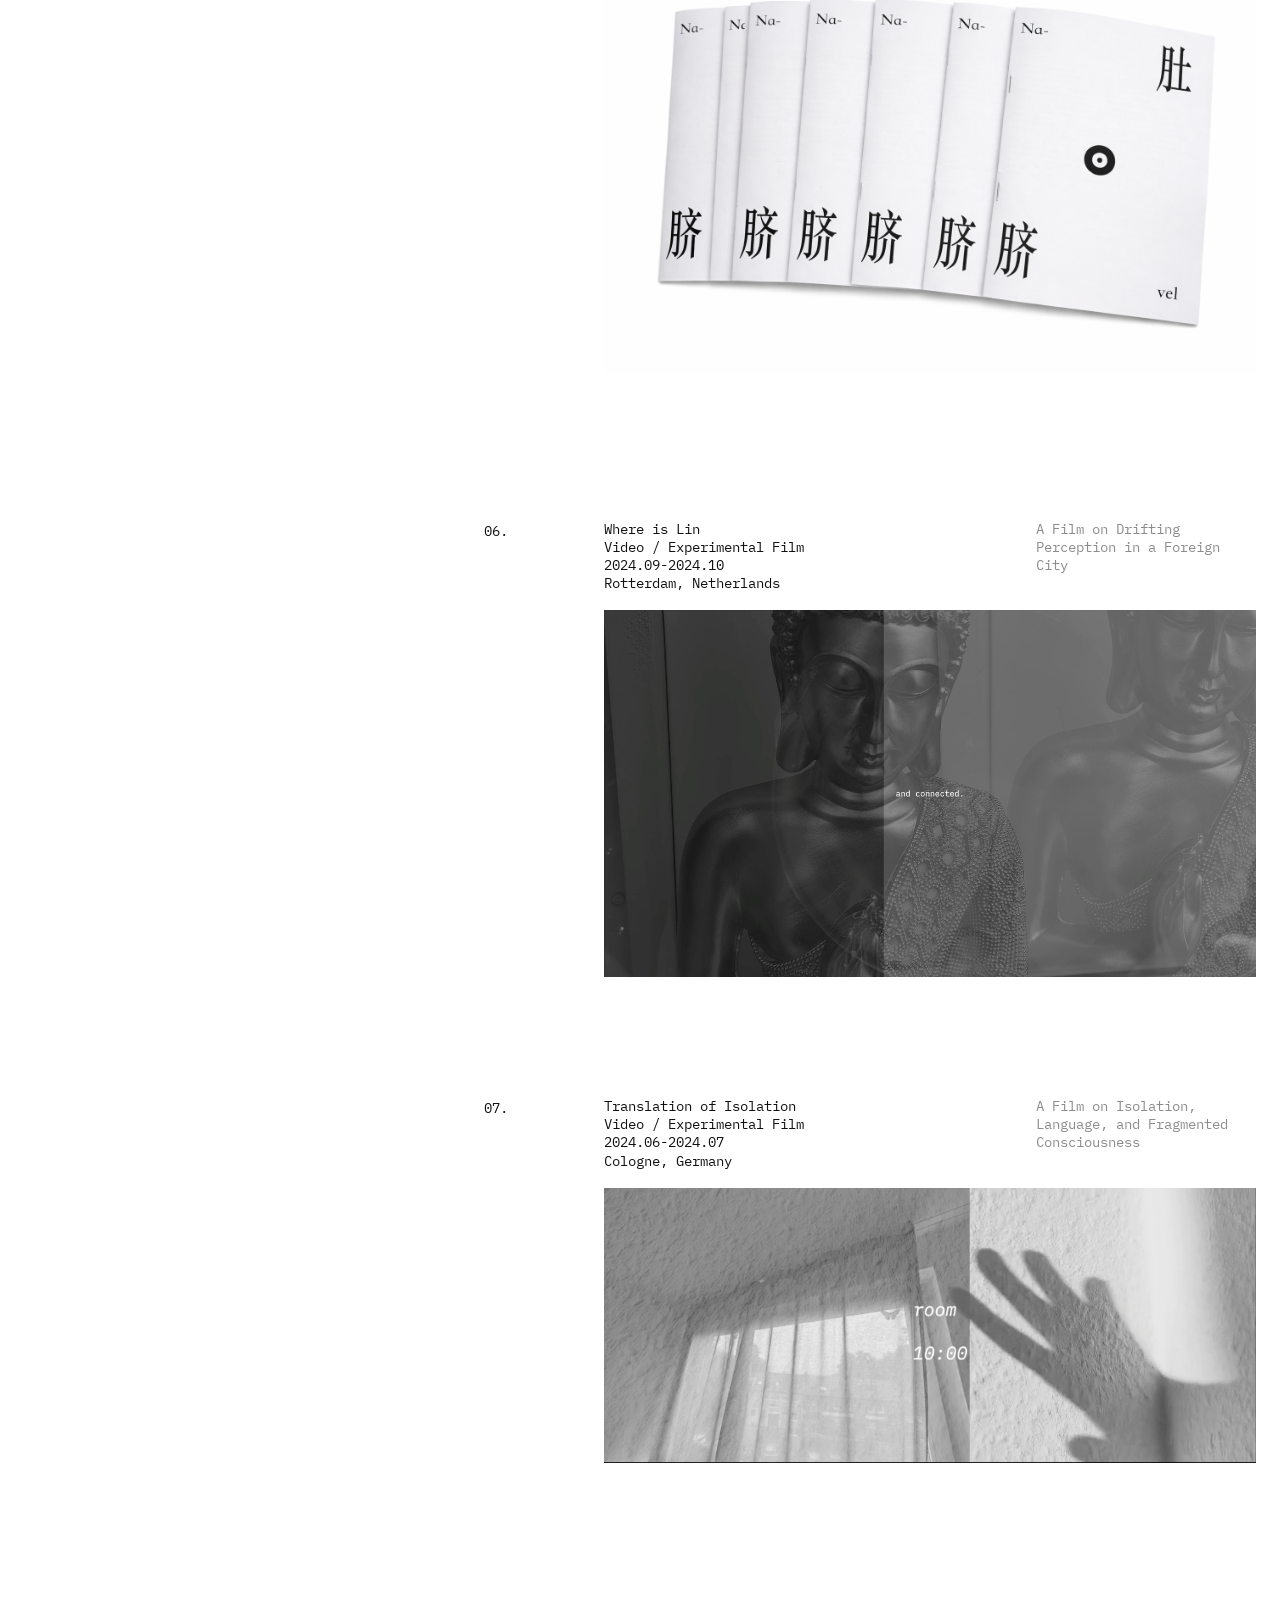
==== commit d9b2bd2e: "Update index2102.html" ====
--- a/index.html
+++ b/index.html
@@ -91,25 +91,25 @@
 
         <div class="gallery-track">
           <a href="stairwell-drift.html">
-            <img src="images/stairwell-drift-main-ty-01.jpg" alt="Project A image 1" />
+            <img src="images/stairwell-drift-main-ty-01.jpg" alt="Stairwell Drift image 1" />
           </a>
           <a href="stairwell-drift.html">
-            <img src="images/stairwell-drift-main-qg-02.jpg" alt="Project A image 2" />
+            <img src="images/stairwell-drift-main-qg-02.jpg" alt="Stairwell Drift image 2" />
           </a>
           <a href="stairwell-drift.html">
-            <img src="images/stairwell-drift-main-kk-03.jpg" alt="Project A image 3" />
+            <img src="images/stairwell-drift-main-kk-03.jpg" alt="Stairwell Drift image 3" />
           </a>
           <a href="stairwell-drift.html">
-            <img src="images/stairwell-drift-main-ty-04.jpg" alt="Project A image 4" />
+            <img src="images/stairwell-drift-main-ty-04.jpg" alt="Stairwell Drift image 4" />
           </a>
            <a href="stairwell-drift.html">
-            <img src="images/stairwell-drift-main-ty-05.jpg" alt="Project A image 5" />
+            <img src="images/stairwell-drift-main-ty-05.jpg" alt="Stairwell Drift image 5" />
           </a>
            <a href="stairwell-drift.html">
-            <img src="images/stairwell-drift-main-ty-06.jpg" alt="Project A image 6" />
+            <img src="images/stairwell-drift-main-ty-06.jpg" alt="Stairwell Drift image 6" />
           </a>
            <a href="stairwell-drift.html">
-            <img src="images/stairwell-drift-main-ty-07.jpg" alt="Project A image 7" />
+            <img src="images/stairwell-drift-main-ty-07.jpg" alt="Stairwell Drift image 7" />
           </a>
         </div>
 
@@ -143,16 +143,16 @@
 
         <div class="gallery-track">
           <a href="narrative-room.html">
-            <img src="images/narrative-room-001.jpg" alt="Project A image 1" />
-          </a>
-          <a href="narrative-room.html">
-            <img src="images/narrative-room-002.jpg" alt="Project A image 2" />
-          </a>
-          <a href="narrative-room.html">
-            <img src="images/narrative-room-003.jpg" alt="Project A image 3" />
-          </a>
-          <a href="narrative-room.html">
-            <img src="images/narrative-room-004.jpg" alt="Project A image 4" />
+            <img src="images/narrative-room-001.jpg" alt="Ógai Love Ù image 1" />
+          </a>
+          <a href="narrative-room.html">
+            <img src="images/narrative-room-002.jpg" alt="Ógai Love Ù image 2" />
+          </a>
+          <a href="narrative-room.html">
+            <img src="images/narrative-room-003.jpg" alt="Ógai Love Ù image 3" />
+          </a>
+          <a href="narrative-room.html">
+            <img src="images/narrative-room-004.jpg" alt="Ógai Love Ù image 4" />
           </a>
         </div>
 
@@ -185,16 +185,16 @@
 
         <div class="gallery-track">
           <a href="narrative-room.html">
-            <img src="images/narrative-room-001.jpg" alt="Project A image 1" />
-          </a>
-          <a href="narrative-room.html">
-            <img src="images/narrative-room-002.jpg" alt="Project A image 2" />
-          </a>
-          <a href="narrative-room.html">
-            <img src="images/narrative-room-003.jpg" alt="Project A image 3" />
-          </a>
-          <a href="narrative-room.html">
-            <img src="images/narrative-room-004.jpg" alt="Project A image 4" />
+            <img src="images/narrative-room-001.jpg" alt="Narrative Room image 1" />
+          </a>
+          <a href="narrative-room.html">
+            <img src="images/narrative-room-002.jpg" alt="Narrative Room image 2" />
+          </a>
+          <a href="narrative-room.html">
+            <img src="images/narrative-room-003.jpg" alt="Narrative Room image 3" />
+          </a>
+          <a href="narrative-room.html">
+            <img src="images/narrative-room-004.jpg" alt="Narrative Room image 4" />
           </a>
         </div>
 
@@ -228,19 +228,19 @@
 
    <div class="gallery-track">
           <a href="where-within.html">
-            <img src="images/where-within-001.jpg" alt="Project B image 1" />
+            <img src="images/where-within-001.jpg" alt="Where Within image 1" />
           </a>
           <a href="where-within.html">
-            <img src="images/where-within-002.jpg" alt="Project B image 2" />
+            <img src="images/where-within-002.jpg" alt="Where Within image 2" />
           </a>
           <a href="where-within.html">
-            <img src="images/where-within-003.jpg" alt="Project B image 3" />
+            <img src="images/where-within-003.jpg" alt="Where Within image 3" />
           </a>
           <a href="where-within.html">
-            <img src="images/where-within-004.jpg" alt="Project B image 4" />
+            <img src="images/where-within-004.jpg" alt="Where Within image 4" />
           </a>
           <a href="where-within.html">
-            <img src="images/where-within-005.jpg" alt="Project B image 5" />
+            <img src="images/where-within-005.jpg" alt="Where Within image image 5" />
           </a>
         </div>
 
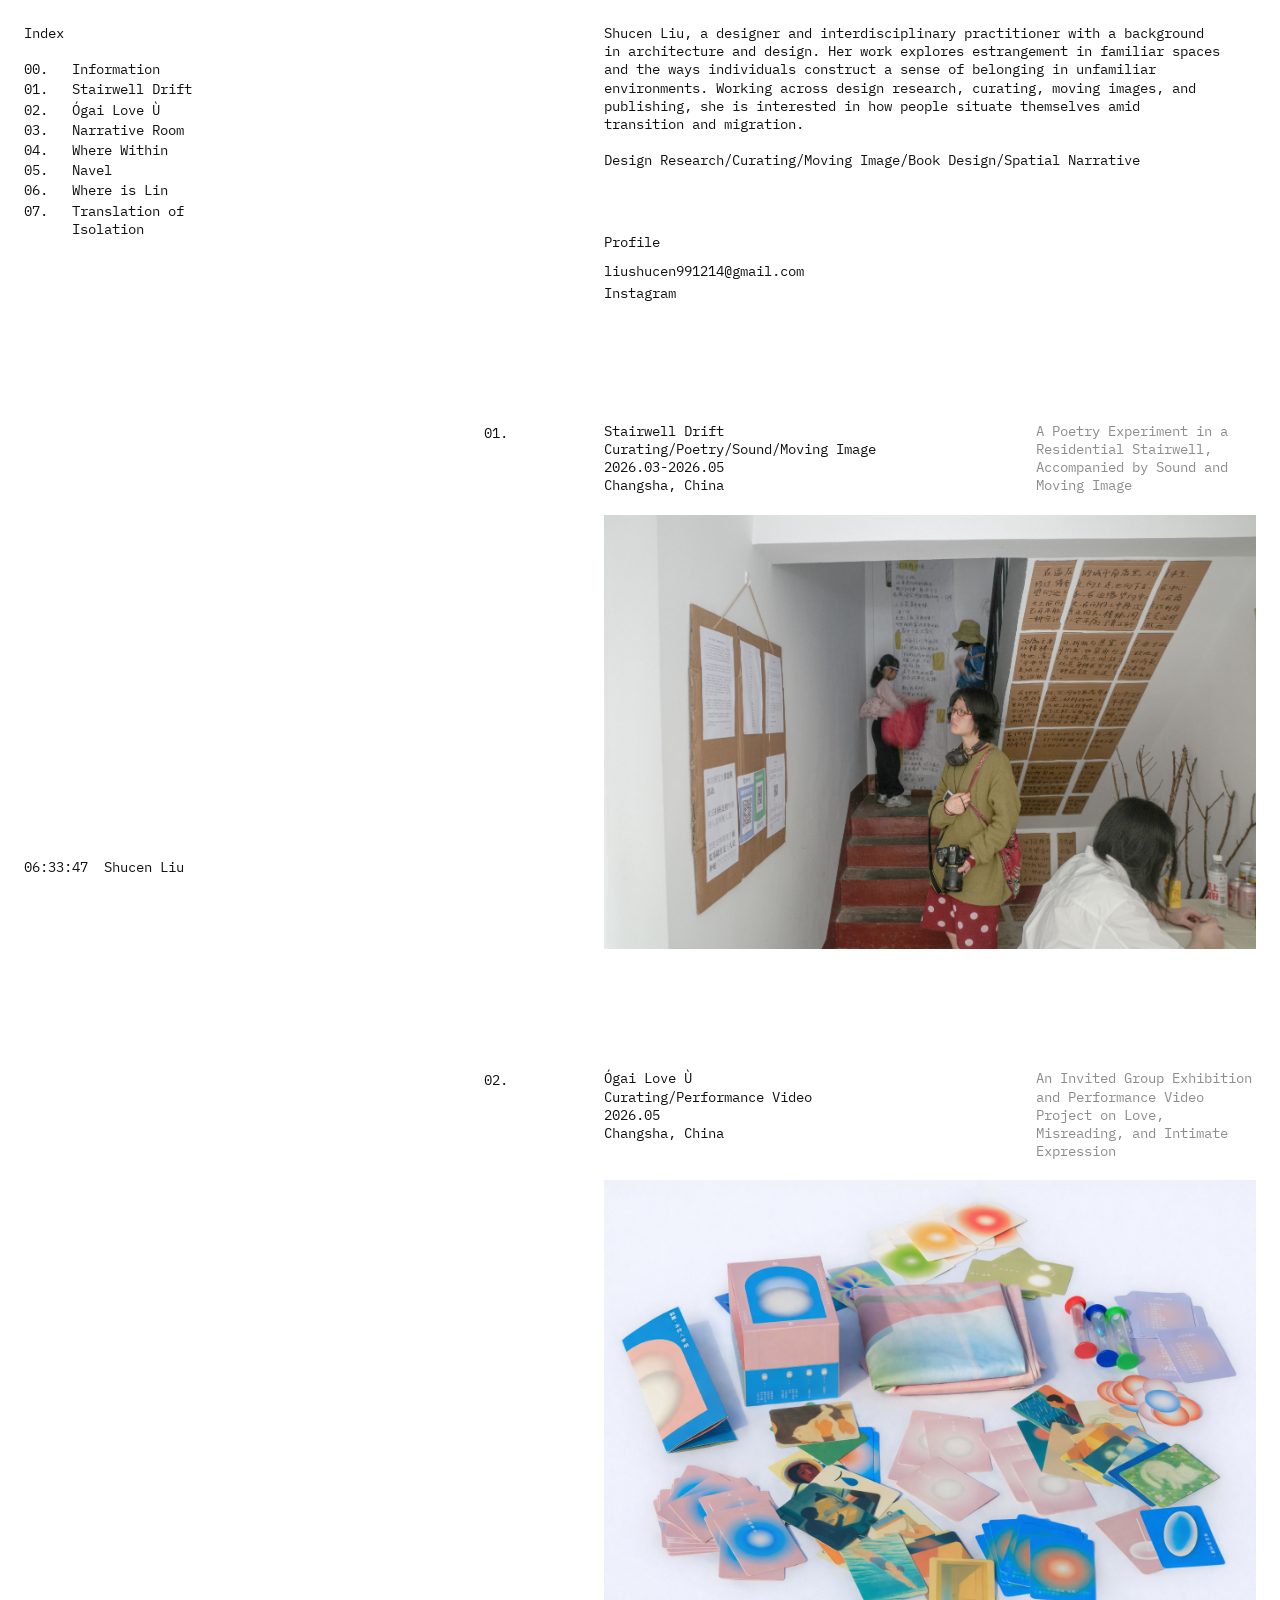
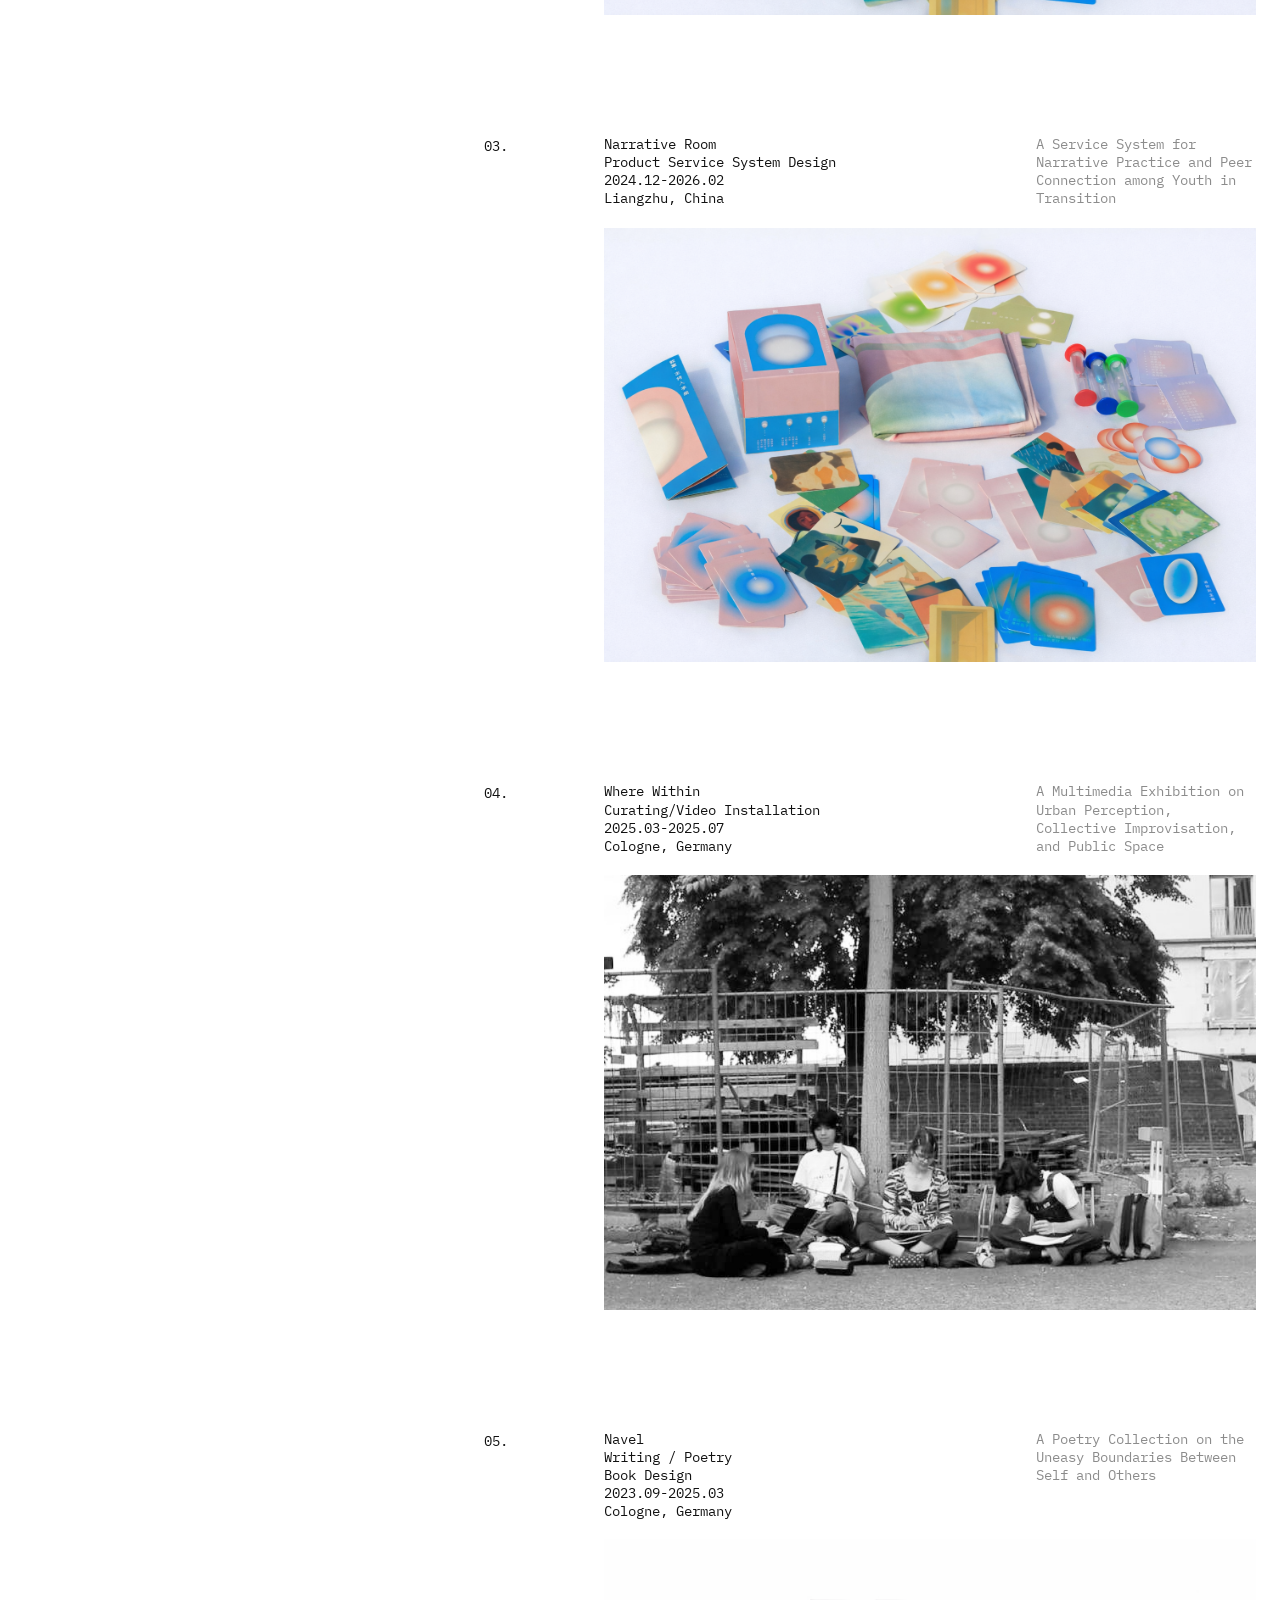
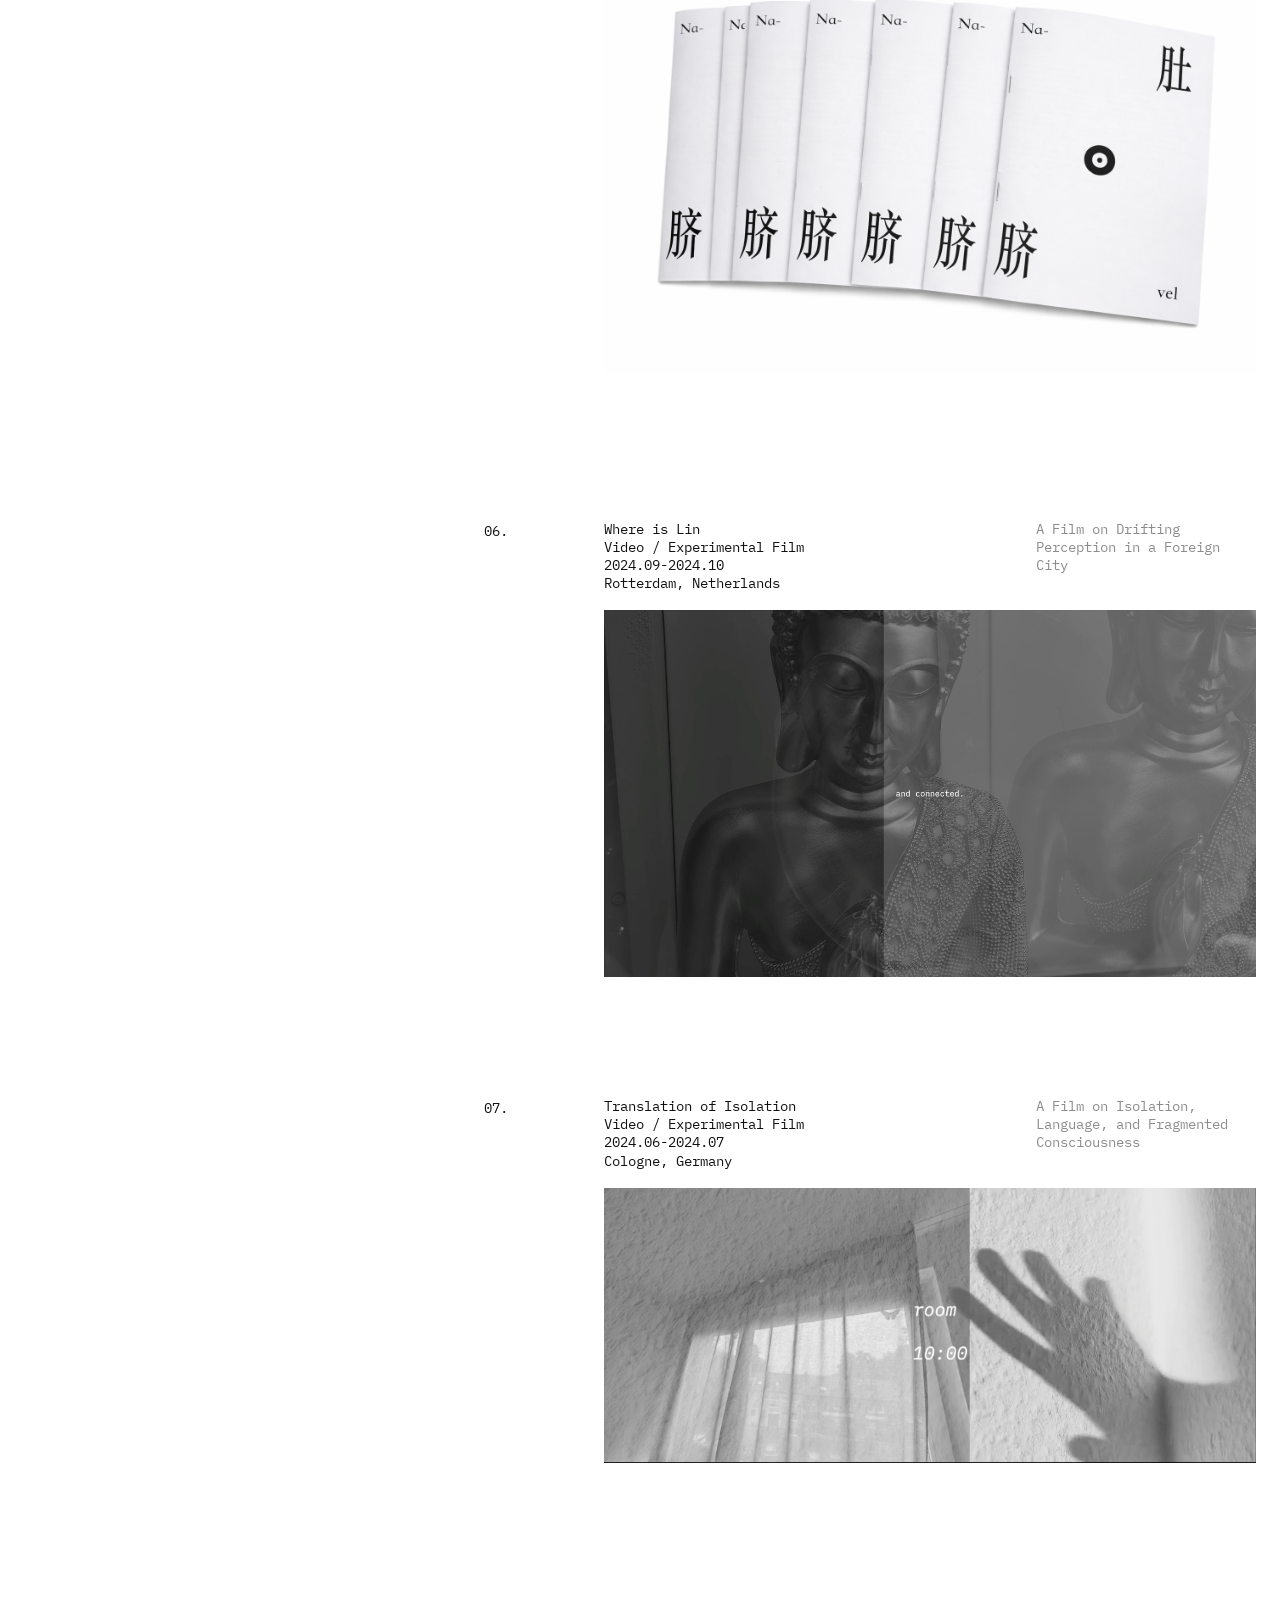
==== commit 6c23cc04: "Update index.html" ====
--- a/index.html
+++ b/index.html
@@ -94,7 +94,7 @@
             <img src="images/stairwell-drift-main-ty-01.jpg" alt="Stairwell Drift image 1" />
           </a>
           <a href="stairwell-drift.html">
-            <img src="images/stairwell-drift-main-qg-02.jpg" alt="Stairwell Drift image 2" />
+            <img src="images/stairwell-drift-main-kk-02.jpg" alt="Stairwell Drift image 2" />
           </a>
           <a href="stairwell-drift.html">
             <img src="images/stairwell-drift-main-kk-03.jpg" alt="Stairwell Drift image 3" />
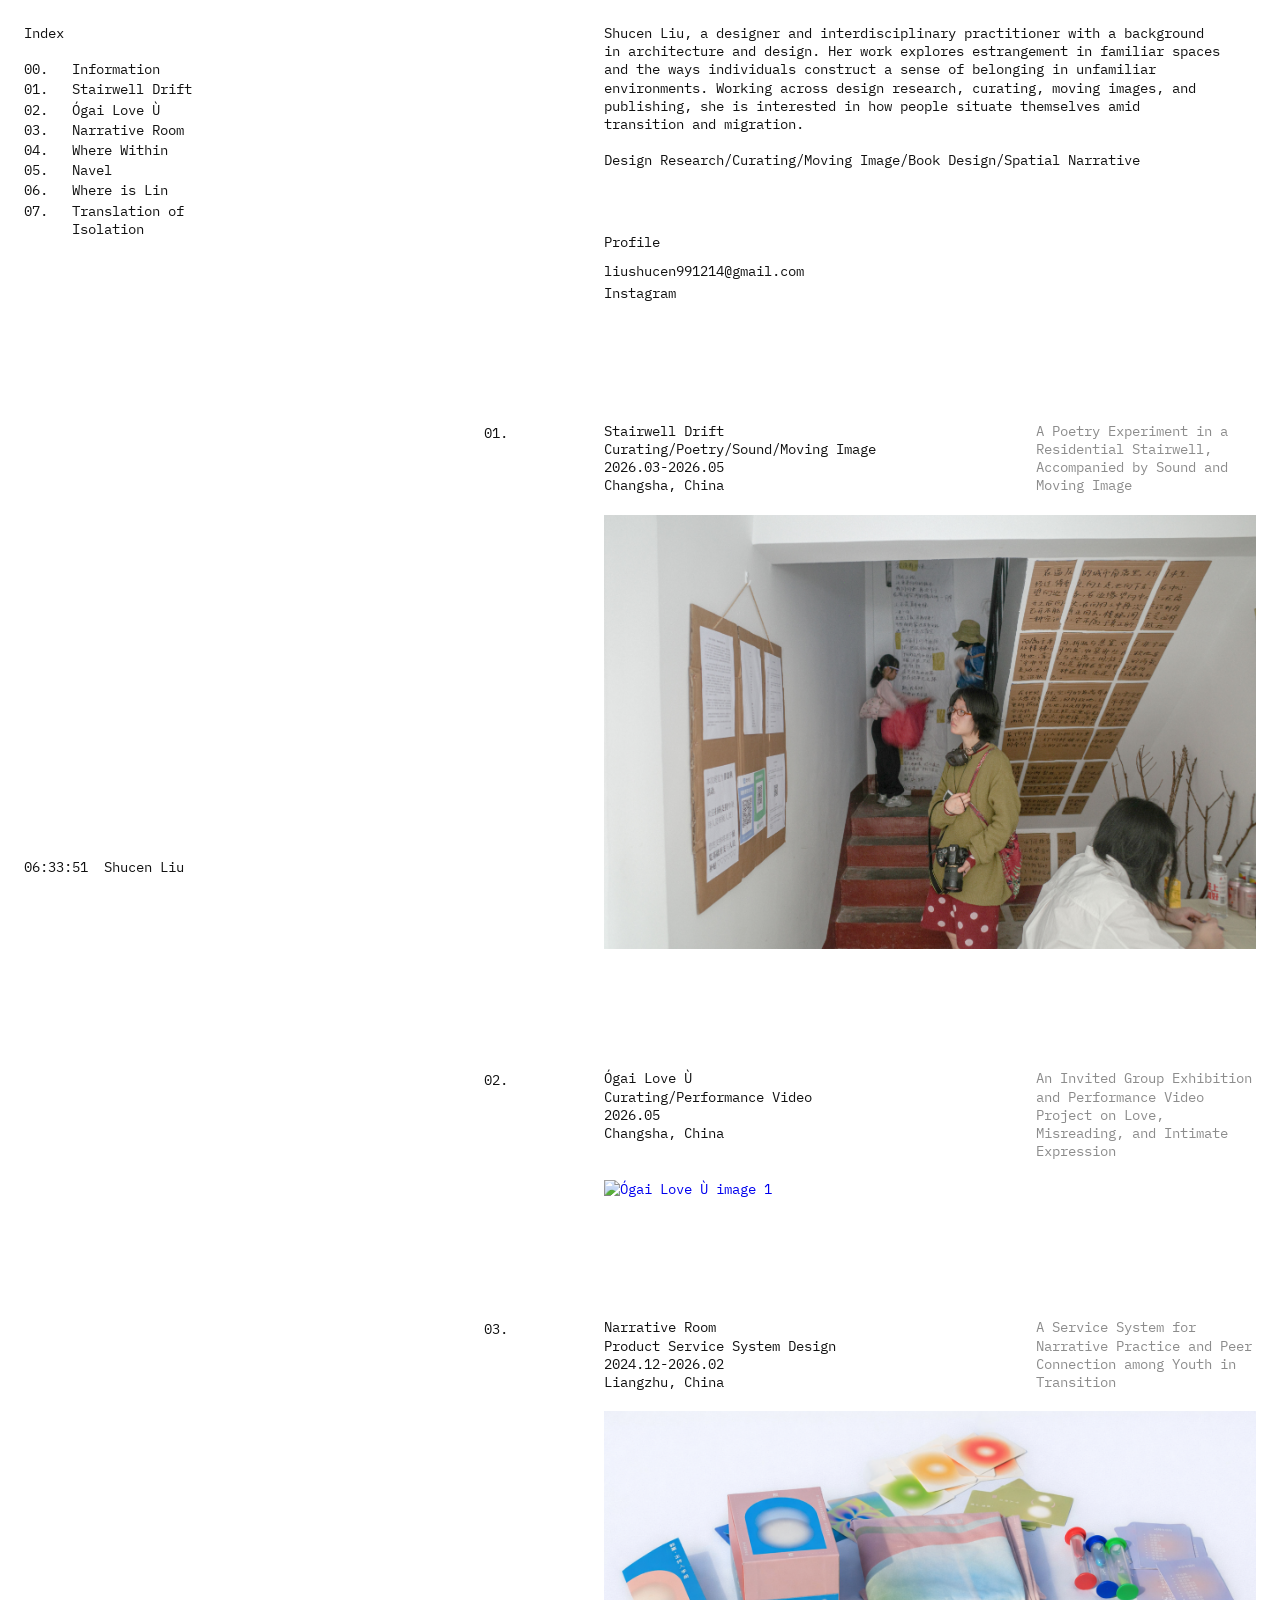
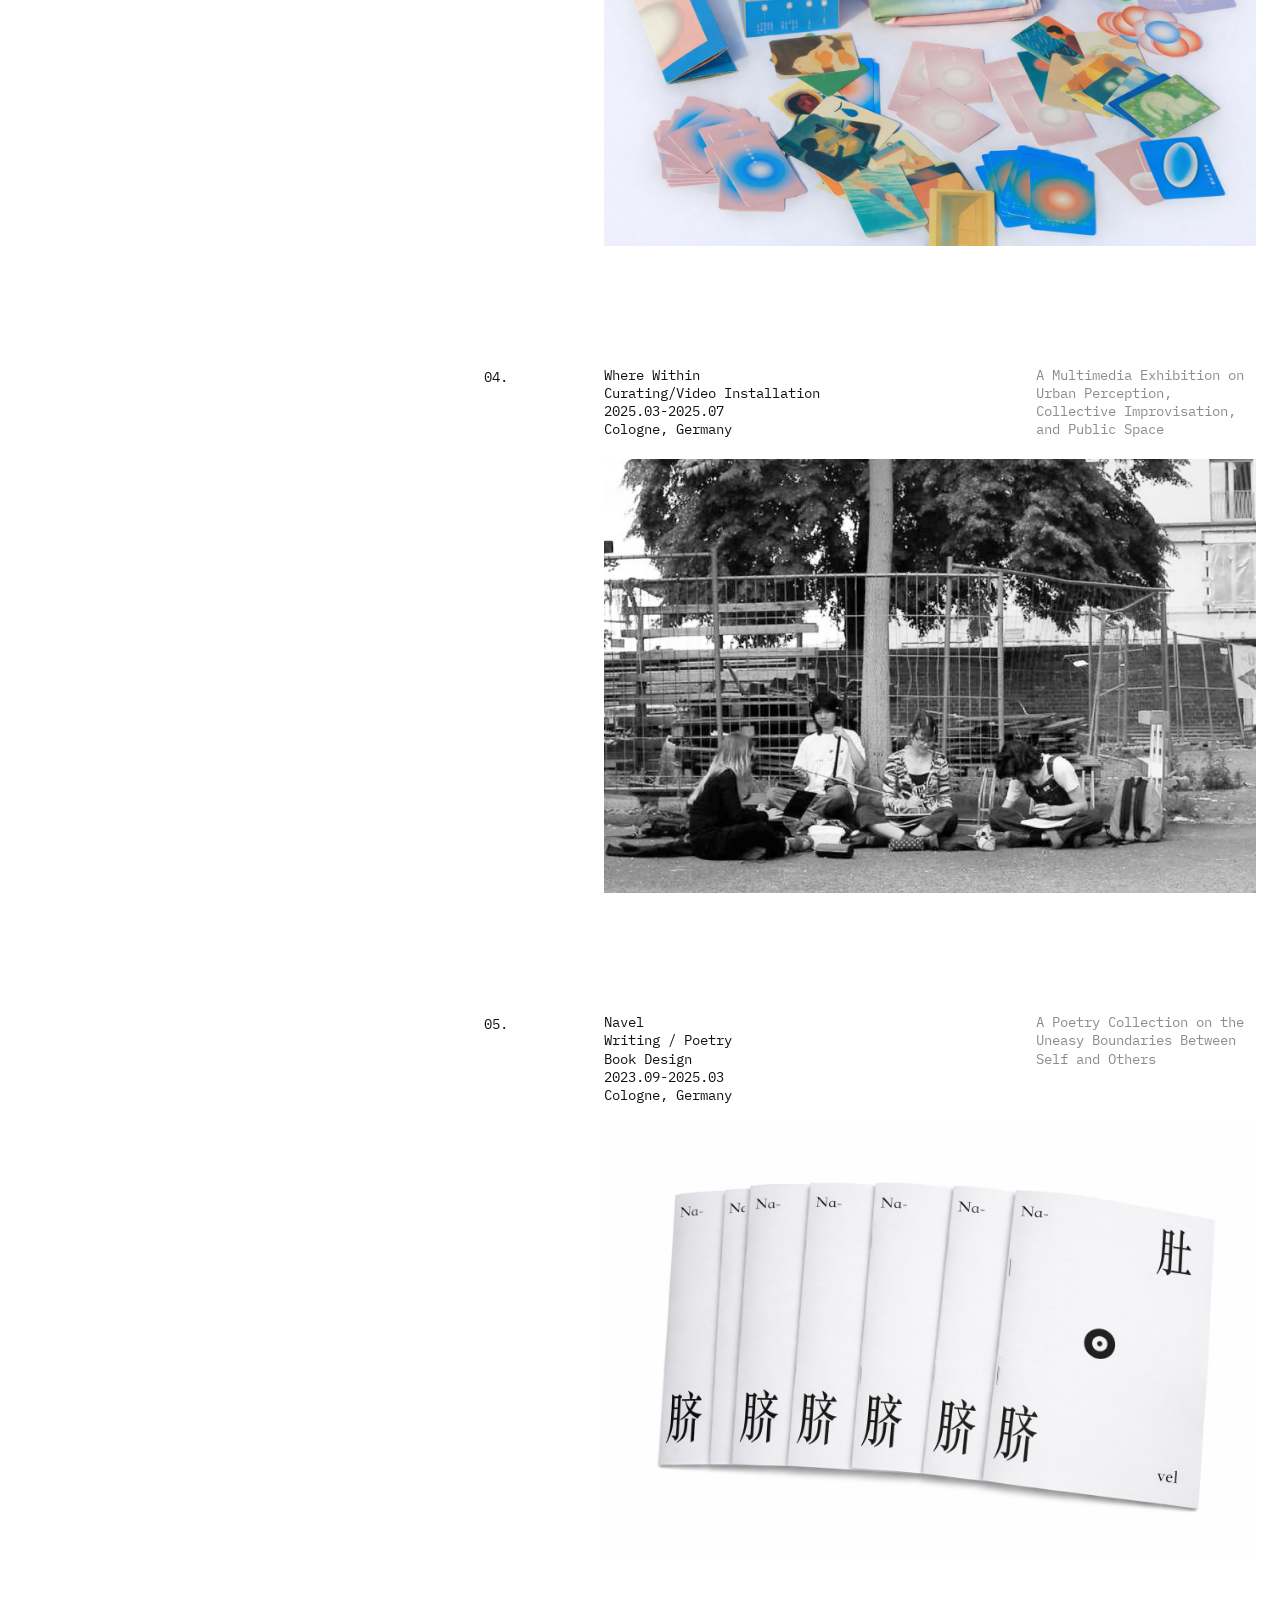
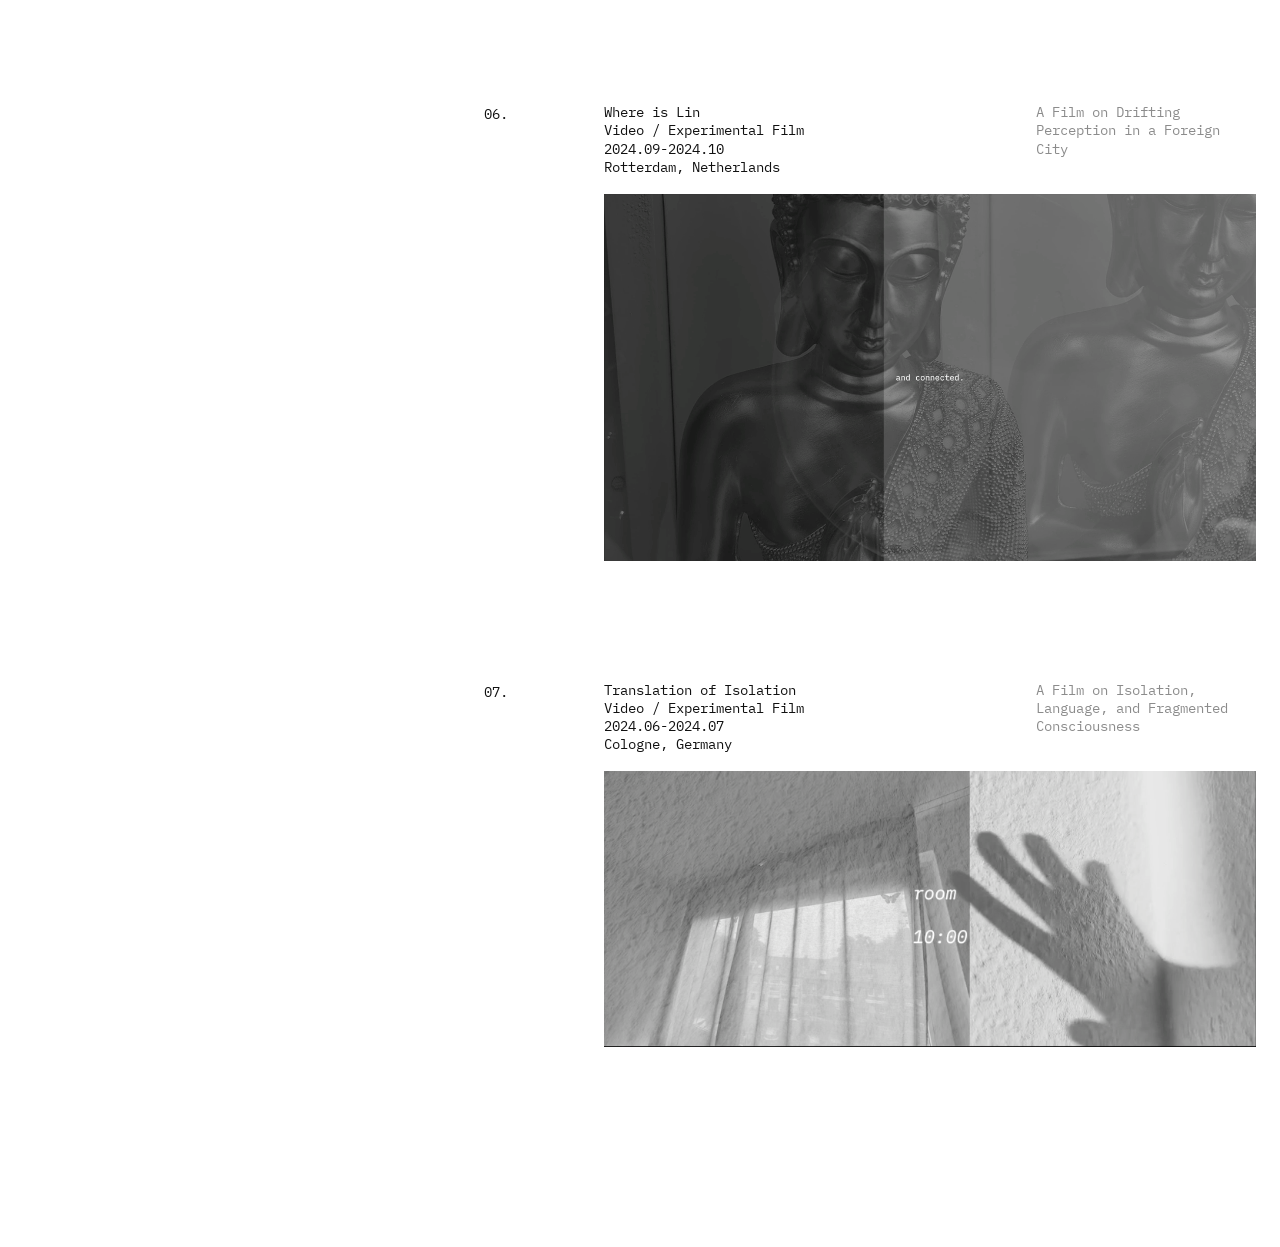
==== commit dab4113c: "Update index.html" ====
--- a/index.html
+++ b/index.html
@@ -142,17 +142,23 @@
         <button class="gallery-btn prev" aria-label="Previous image">←</button>
 
         <div class="gallery-track">
-          <a href="narrative-room.html">
-            <img src="images/narrative-room-001.jpg" alt="Ógai Love Ù image 1" />
-          </a>
-          <a href="narrative-room.html">
-            <img src="images/narrative-room-002.jpg" alt="Ógai Love Ù image 2" />
-          </a>
-          <a href="narrative-room.html">
-            <img src="images/narrative-room-003.jpg" alt="Ógai Love Ù image 3" />
-          </a>
-          <a href="narrative-room.html">
-            <img src="images/narrative-room-004.jpg" alt="Ógai Love Ù image 4" />
+          <a href="ogai-love-u.html">
+            <img src="images/Ogailoveyou-m-kk-01.jpg" alt="Ógai Love Ù image 1" />
+          </a>
+          <a href="ogai-love-u.html">
+            <img src="images/ogailoveyou-m-kk-02.jpg" alt="Ógai Love Ù image 2" />
+          </a>
+          <a href="ogai-love-u.html">
+            <img src="images/ogailoveyou-m-kk-03.jpg" alt="Ógai Love Ù image 3" />
+          </a>
+          <a href="ogai-love-u.html">
+            <img src="images/ogailoveyou-m-c-04.jpg" alt="Ógai Love Ù image 4" />
+          </a>
+          <a href="ogai-love-u.html">
+            <img src="images/ogailoveyou-m-kk-05.jpg" alt="Ógai Love Ù image 5" />
+          </a>
+           <a href="ogai-love-u.html">
+            <img src="images/ogailoveyou-m-xz-06.jpg" alt="Ógai Love Ù image 6" />
           </a>
         </div>
 
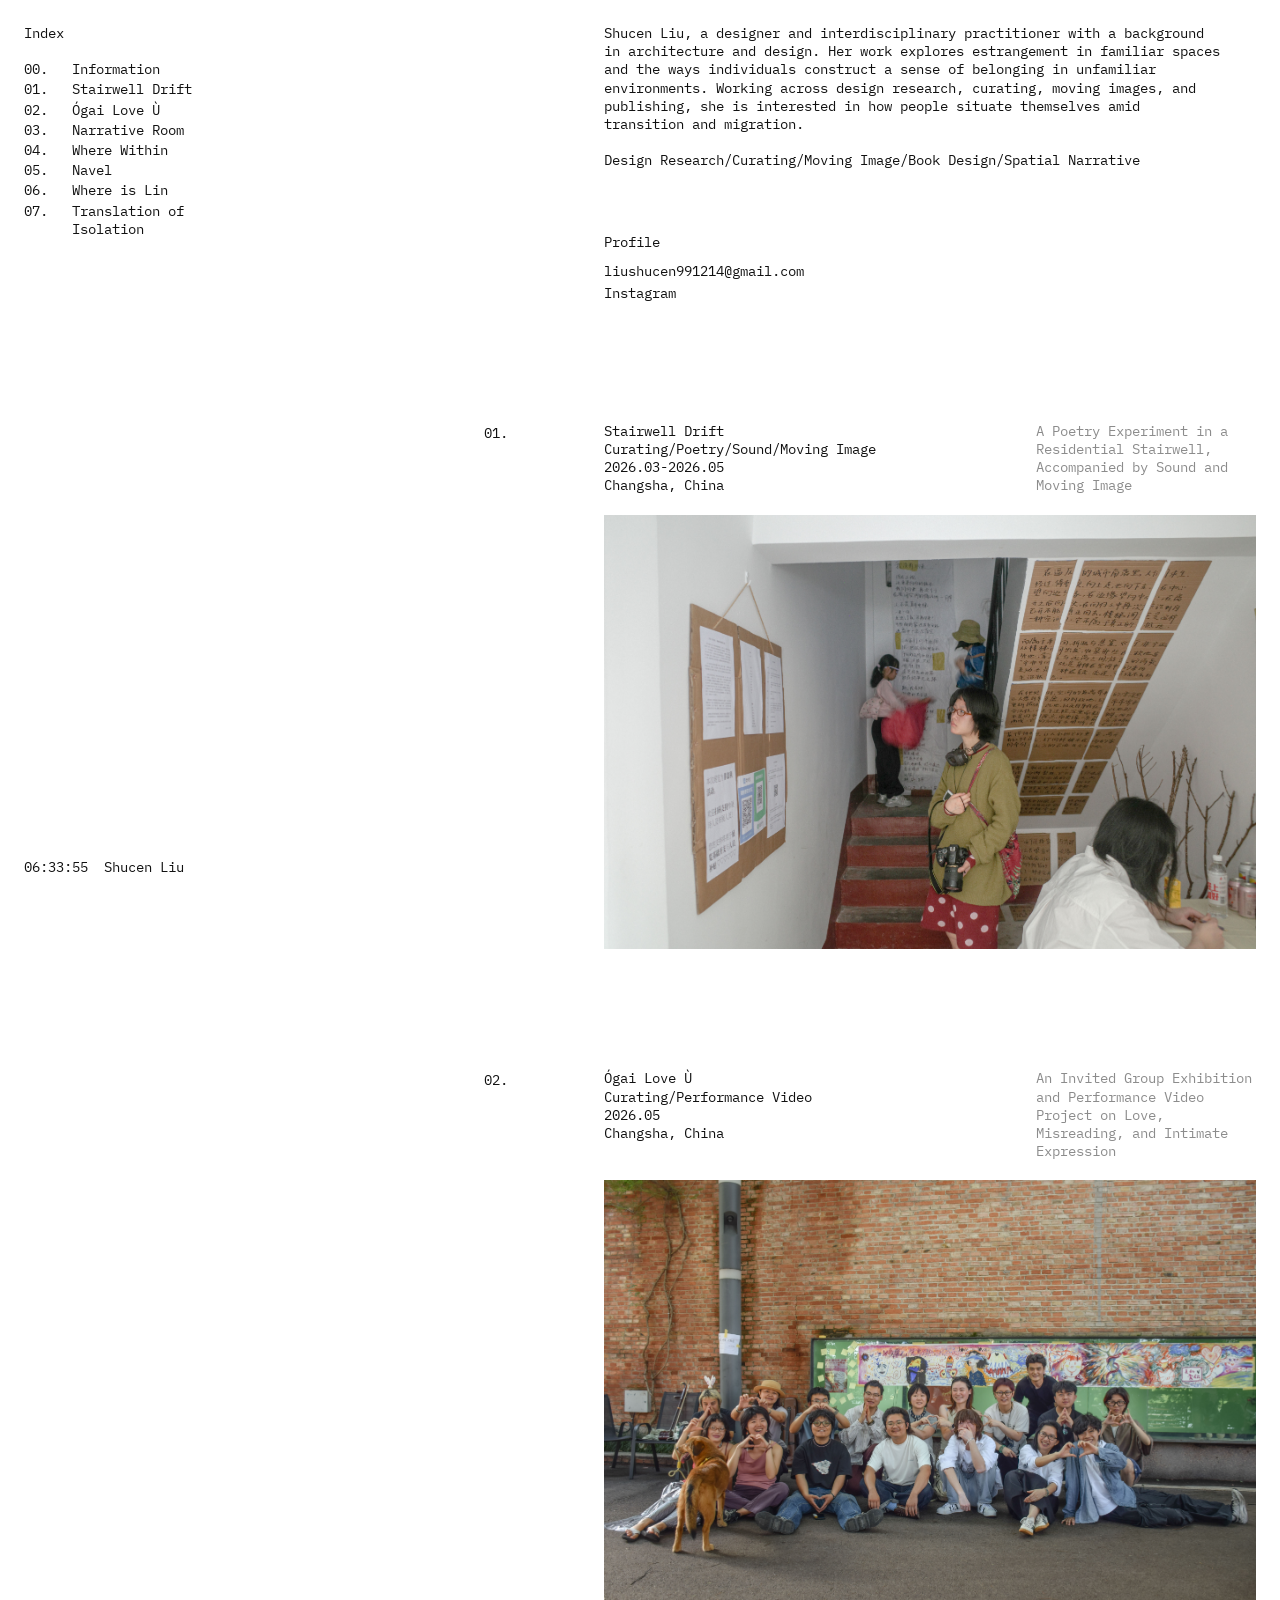
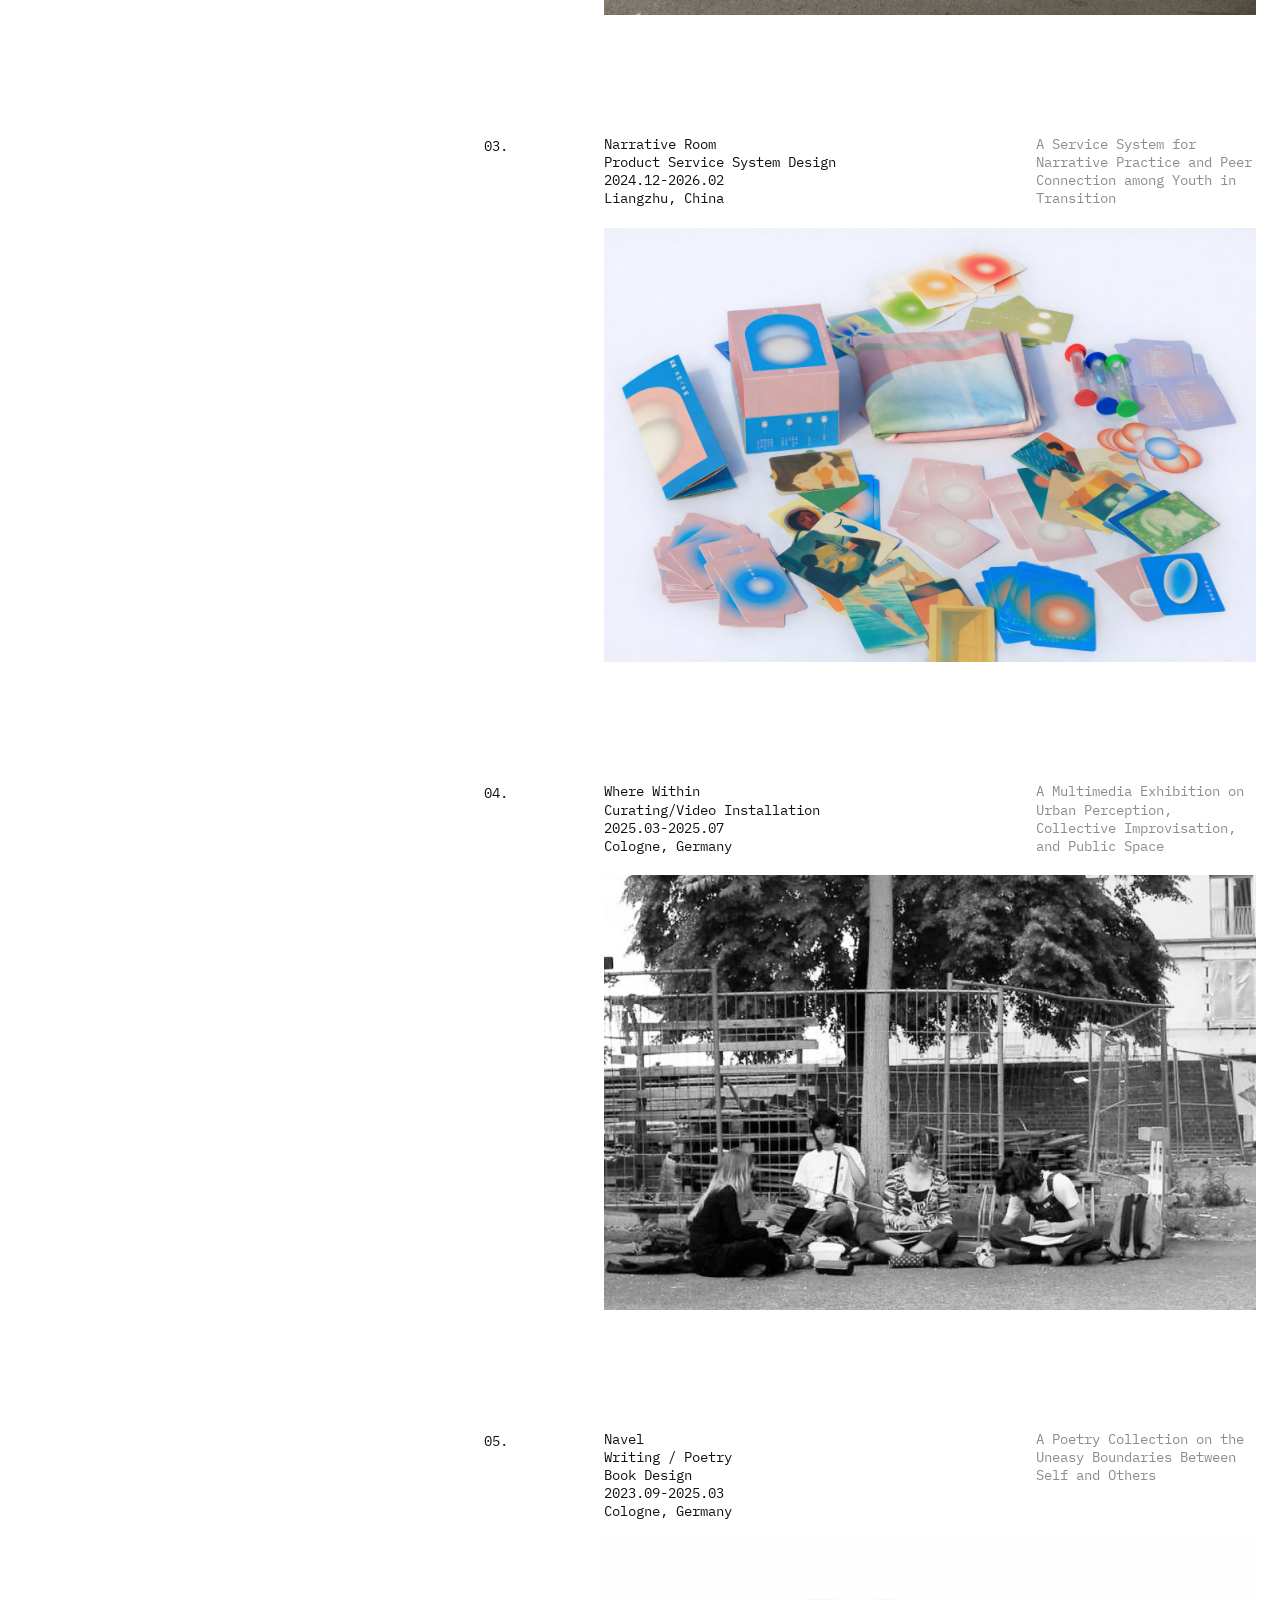
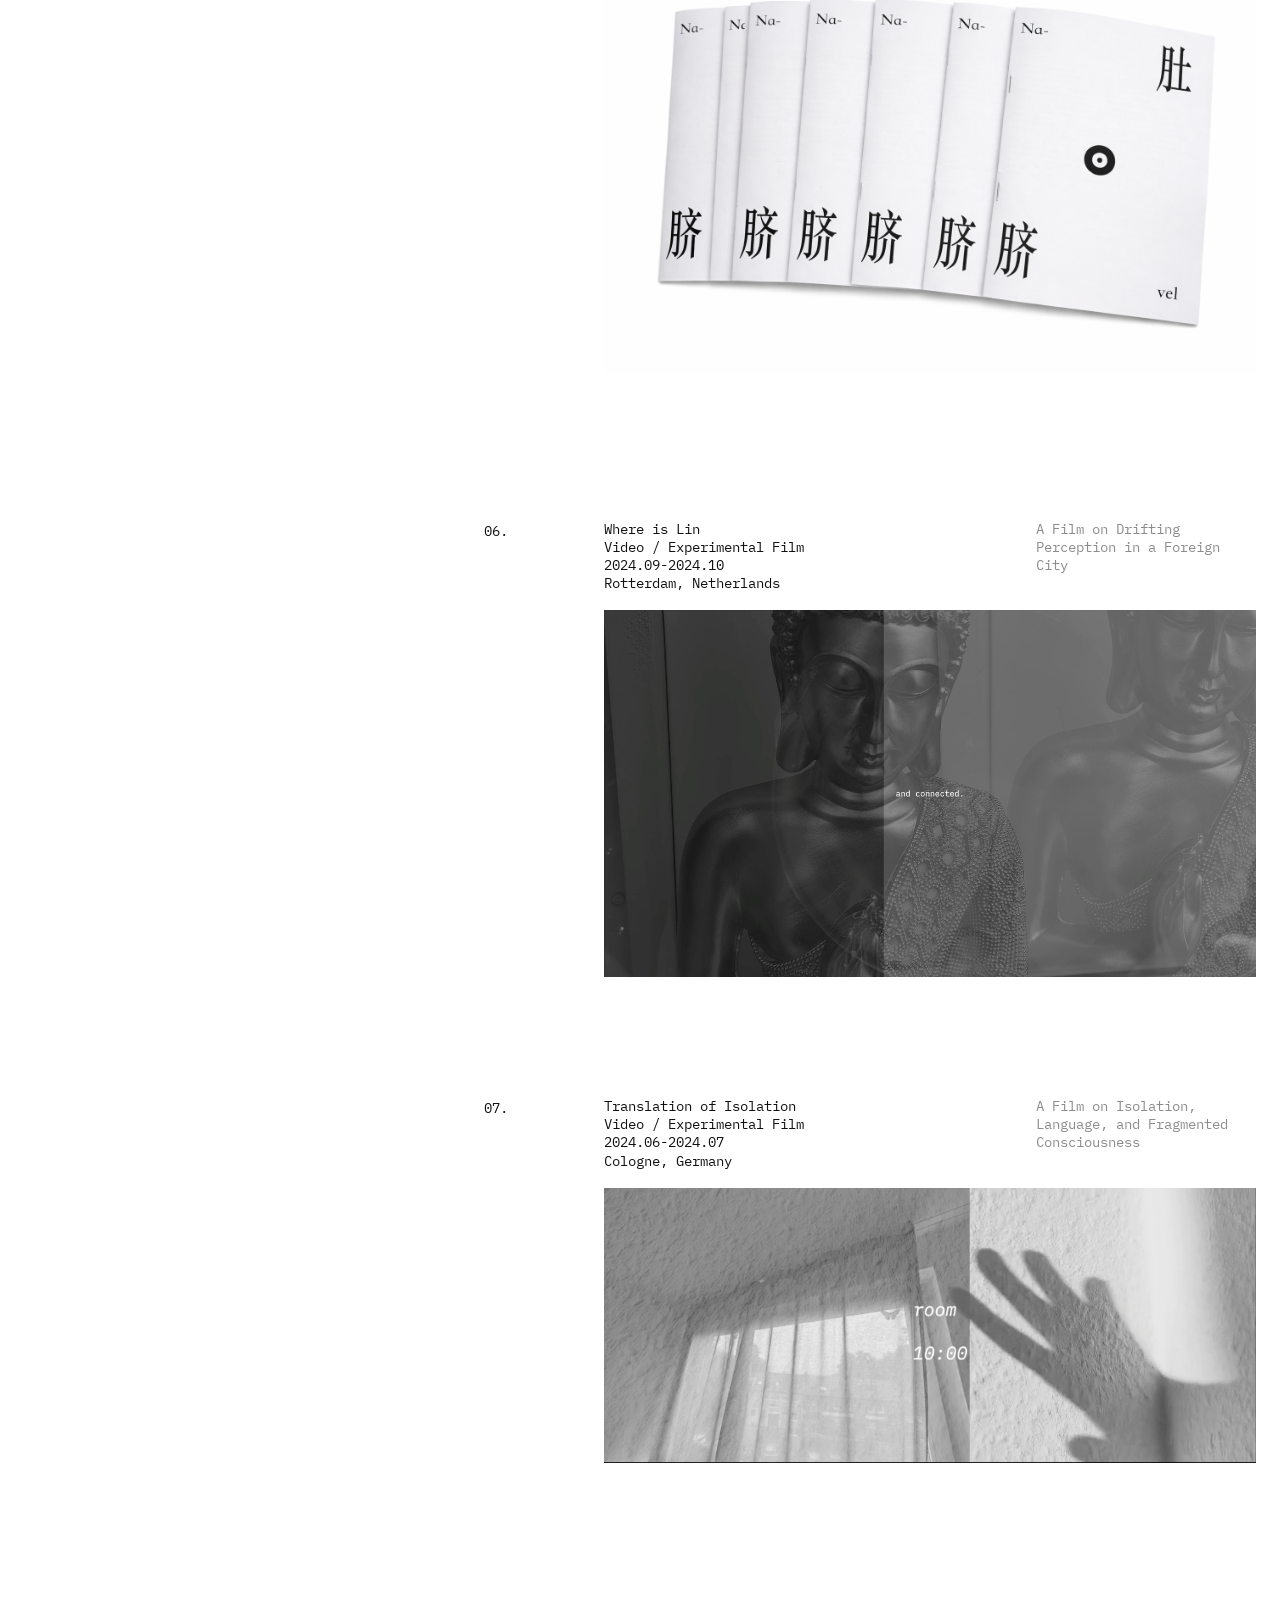
==== commit b871c5fb: "Update index.html" ====
--- a/index.html
+++ b/index.html
@@ -75,7 +75,7 @@
     <div class="project-body">
       <div class="project-meta">
         <div class="meta-left">
-          <h2><a href="narrative-room.html">Stairwell Drift</a></h2>
+          <h2><a href="stairwell-drift.html">Stairwell Drift</a></h2>
           <p>Curating/Poetry/Sound/Moving Image</p>
           <p>2026.03-2026.05</p>
           <p>Changsha, China</p>
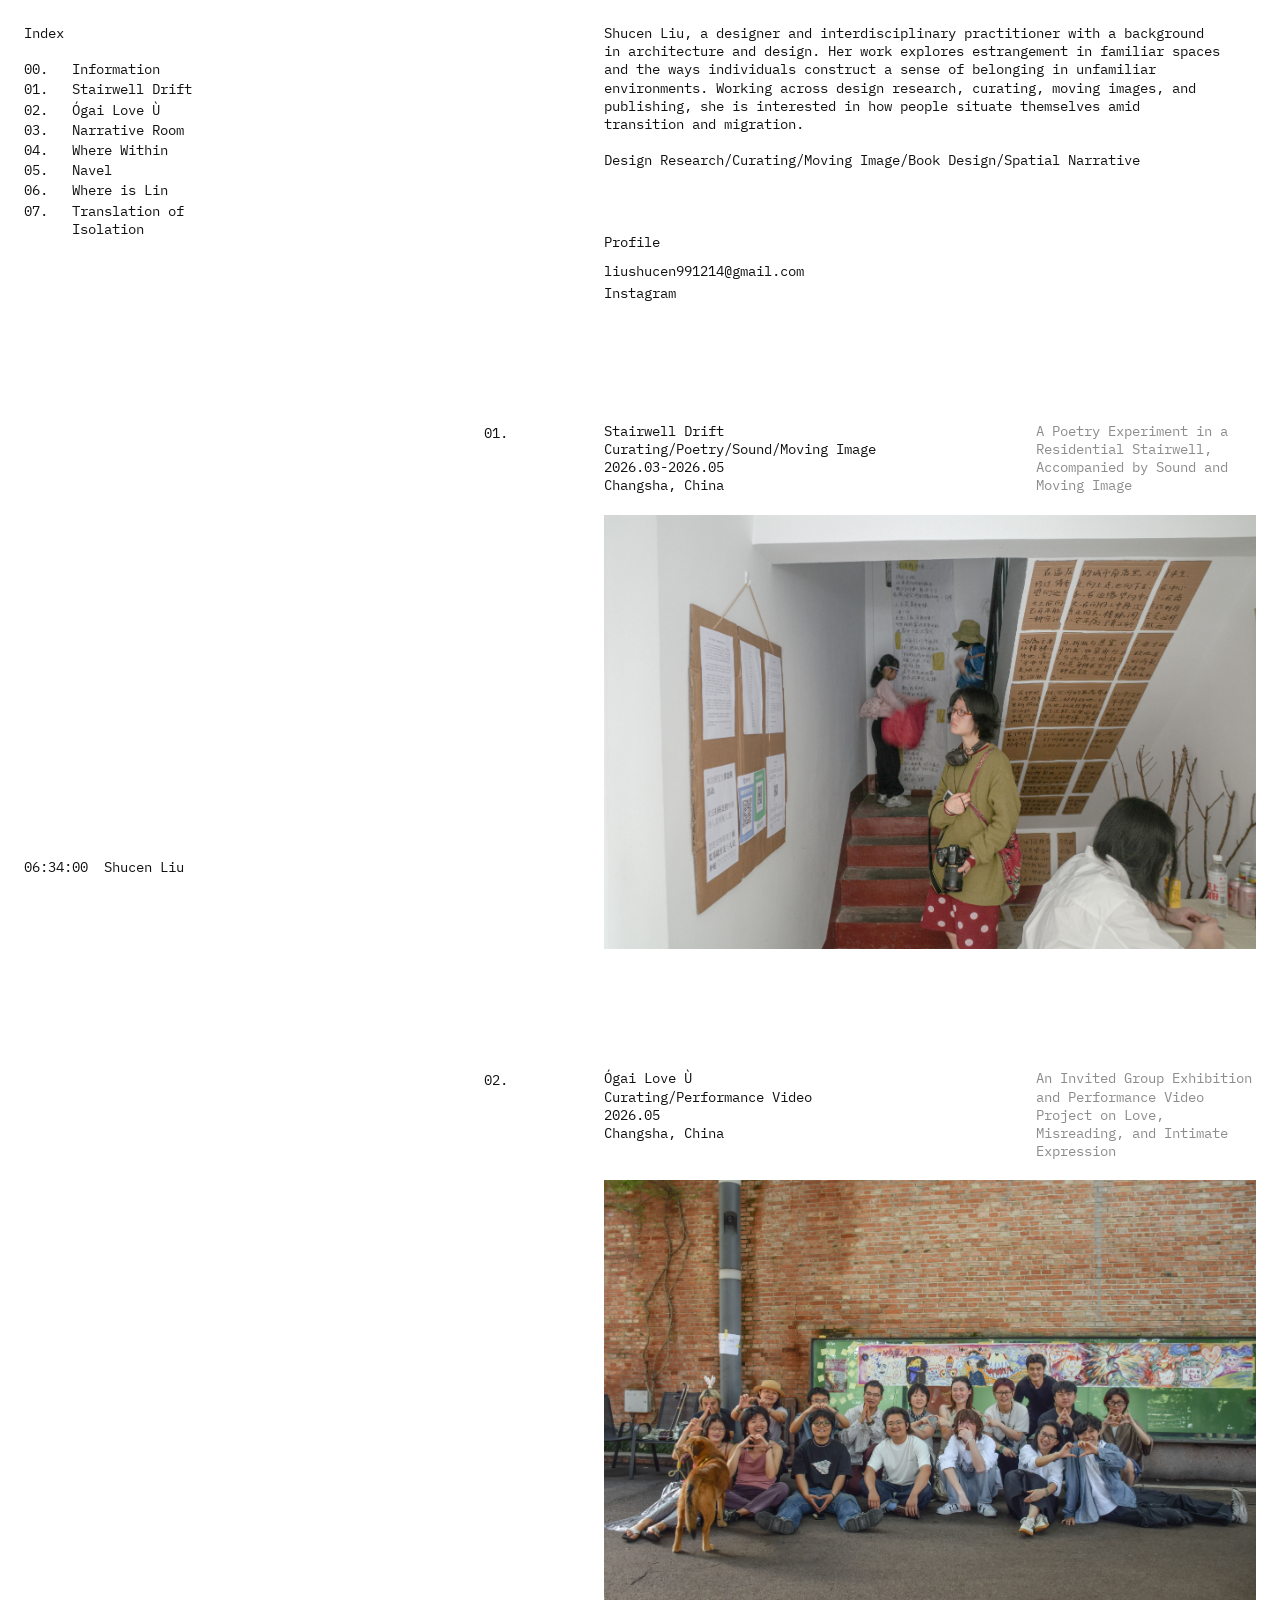
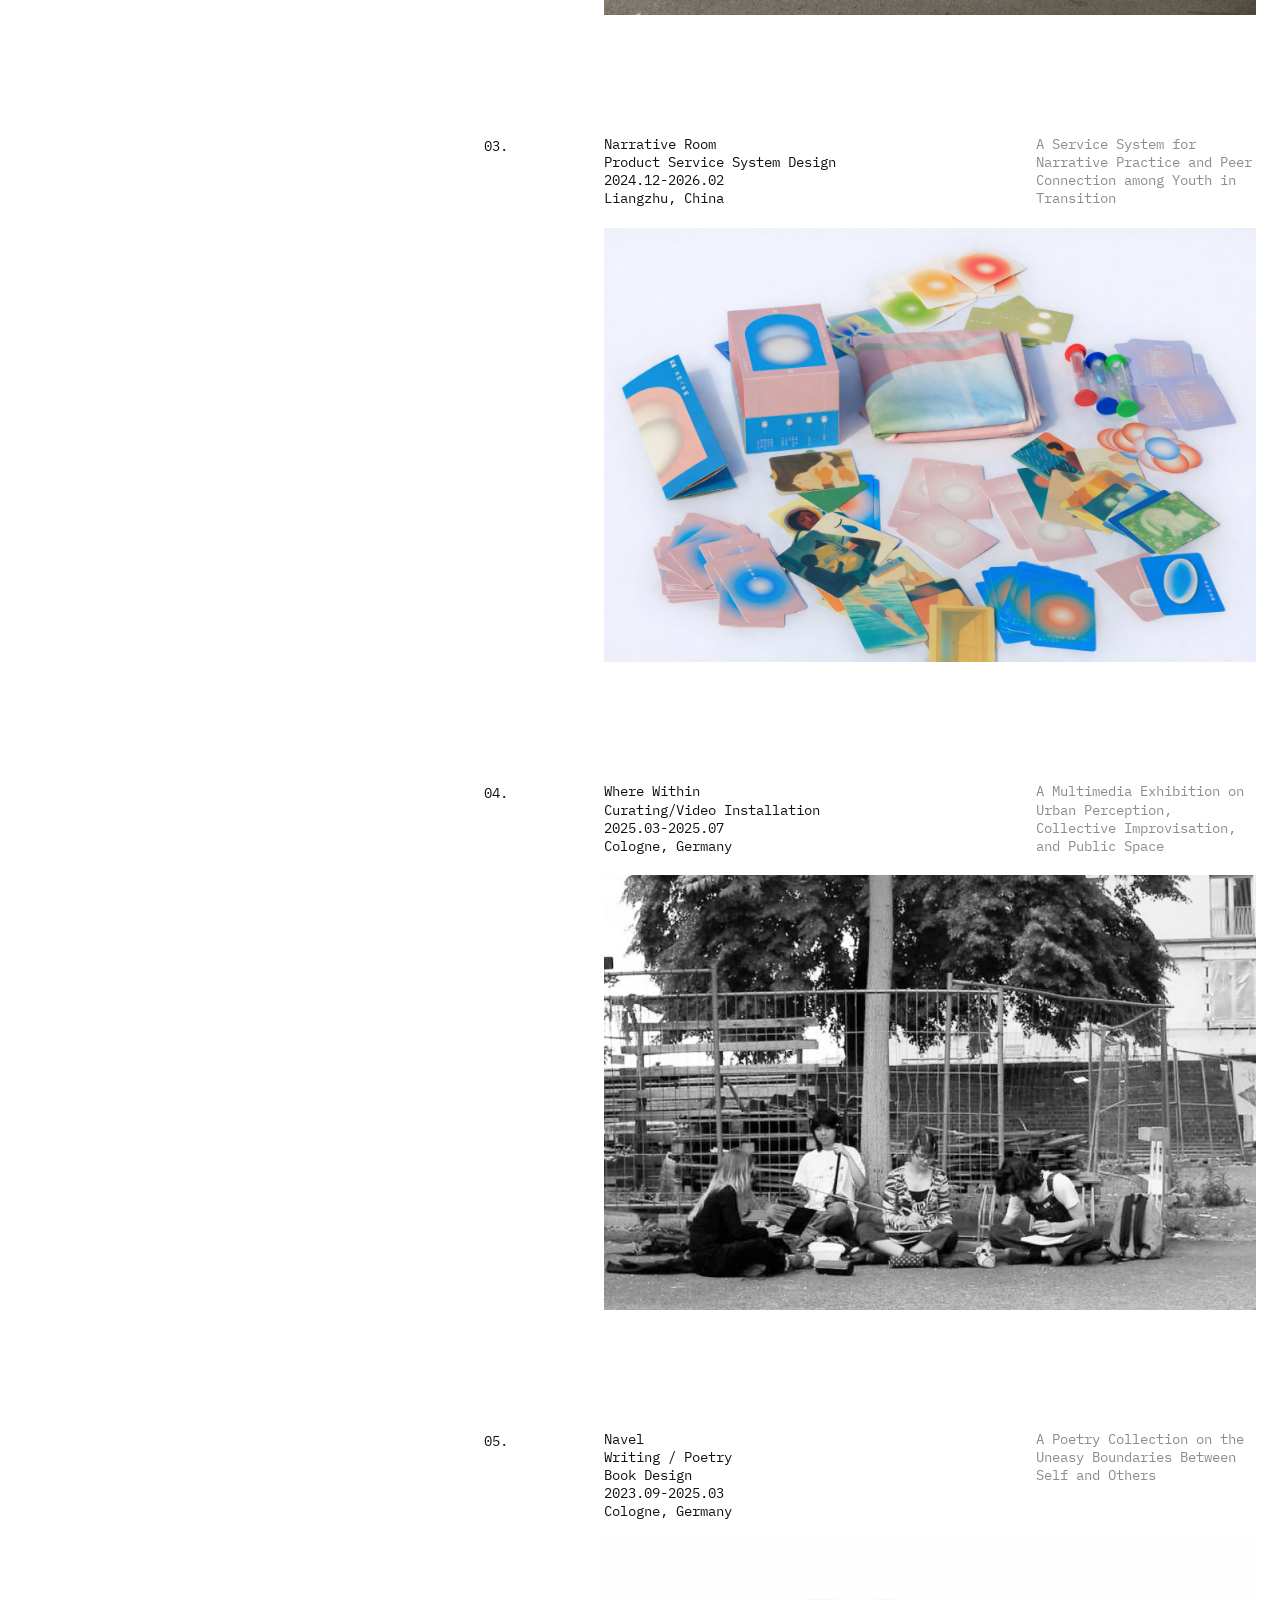
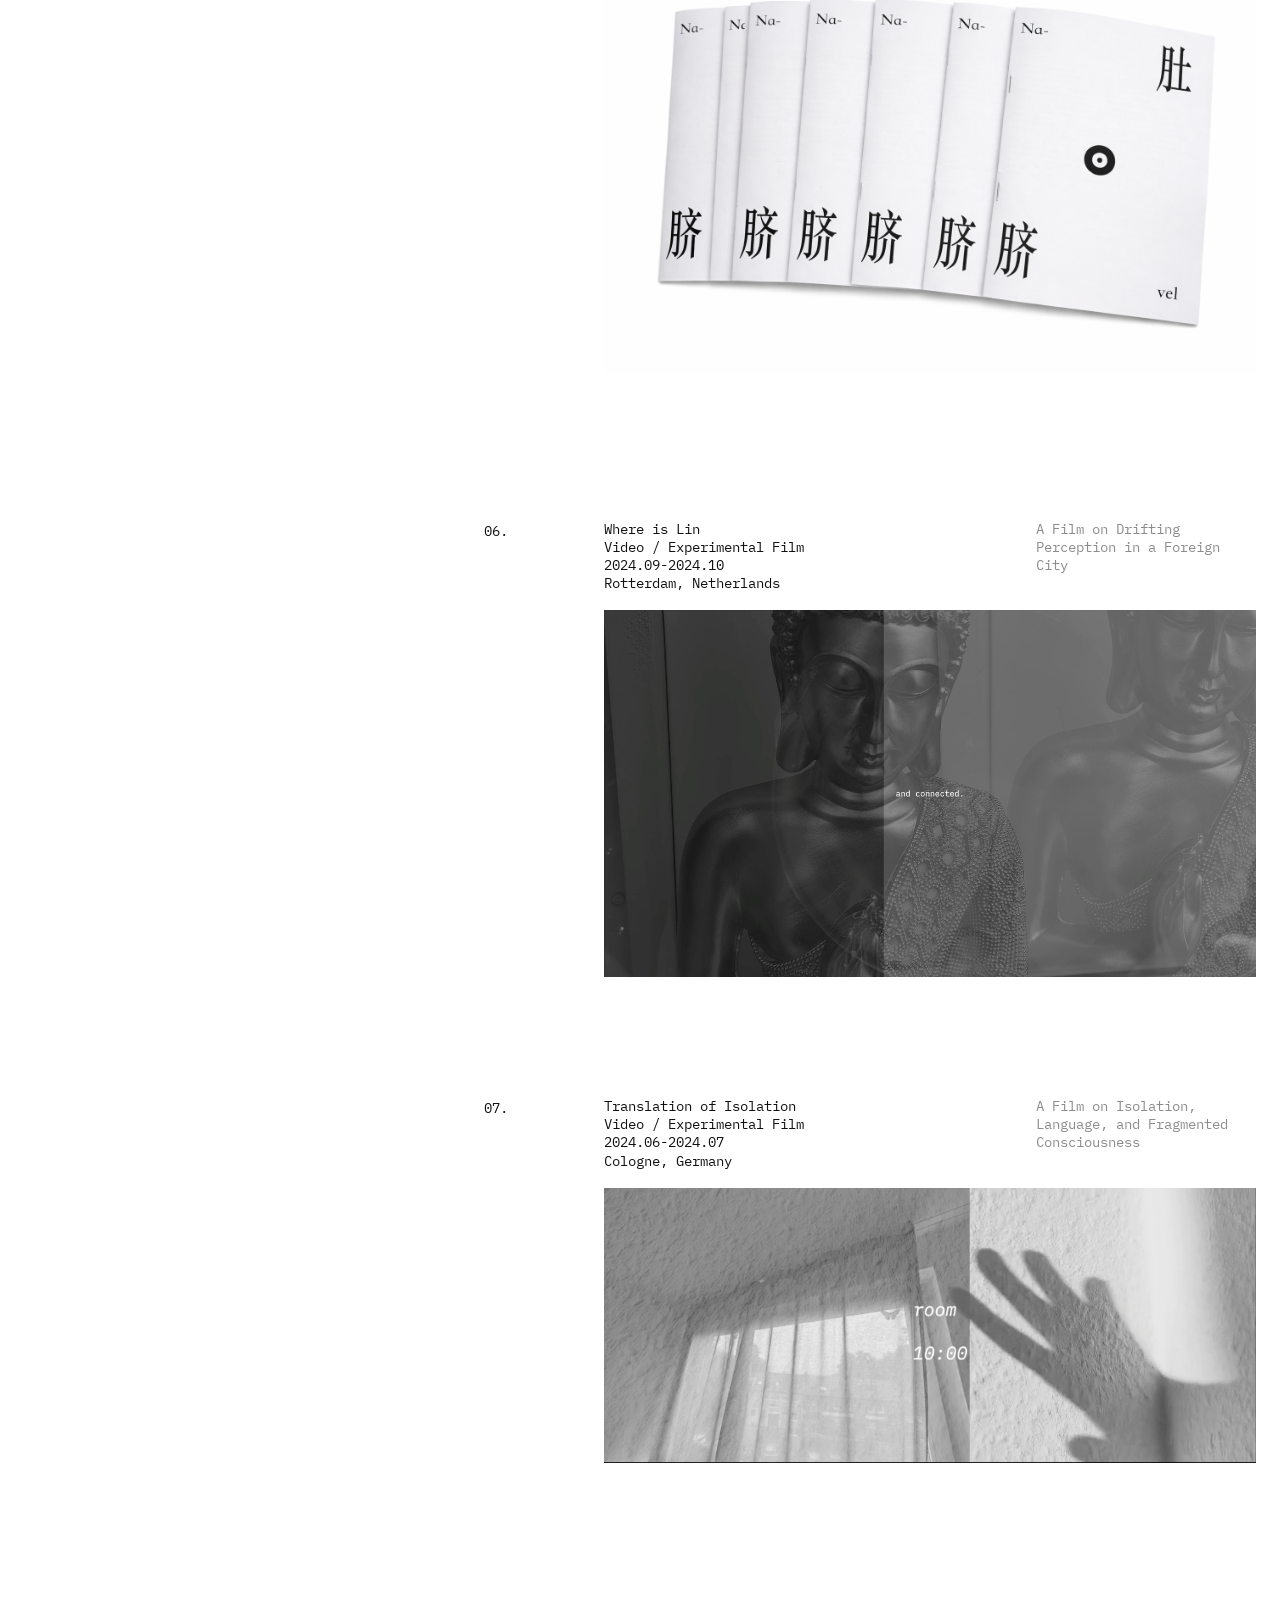
==== commit f7fb1784: "Update index.html" ====
--- a/index.html
+++ b/index.html
@@ -127,7 +127,7 @@
     <div class="project-body">
       <div class="project-meta">
         <div class="meta-left">
-          <h2><a href="narrative-room.html">Ógai Love Ù</a></h2>
+          <h2><a href="ogai-love-u.html">Ógai Love Ù</a></h2>
           <p>Curating/Performance Video</p>
           <p>2026.05</p>
           <p>Changsha, China</p>
--- a/styles.css
+++ b/styles.css
@@ -242,7 +242,18 @@
 .meta-right p {
   color: #8c8c8c;
 }
-
+.meta-group p {
+  margin-bottom: 2px;
+}
+
+.meta-label {
+  margin-top: 16px;
+  margin-bottom: 6px;
+}
+
+.member-name {
+  color: #8a8a8a;
+}
 .gallery-track a img,
 .project-image a img {
   transition: opacity 0.2s ease;
@@ -258,7 +269,78 @@
   opacity: 0.7;
 }
 
-
+.audio-section {
+  width: 100%;
+  max-width: 700px;
+  margin: 32px 0 80px 0;
+}
+
+.audio-block {
+  width: 100%;
+  margin-bottom: 20px;
+}
+
+.audio-block audio {
+  width: 100%;
+  display: block;
+}
+
+.audio-credits {
+  margin-bottom: 56px;
+  color: #777777;
+}
+
+.audio-credits p {
+  margin-bottom: 4px;
+}
+
+.audio-description {
+  margin-bottom: 16px;
+  color: #777777;
+}
+
+.audio-description p {
+  margin: 0;
+}
+
+.audio-description p + p {
+  margin-top: 4px;
+}
+
+.audio-credits-inline {
+  color: #777777;
+}
+
+.audio-credits-inline p {
+  margin: 0;
+}
+.detail-caption-block {
+  width: 100%;
+  max-width: 100%;
+  margin: 12px 0 56px 0;
+  color: #7f7f7f;
+}
+
+.detail-caption-block p {
+  margin: 0;
+}
+
+.detail-caption-block p + p {
+  margin-top: 6px;
+}
+
+.video-file-block {
+  width: 100%;
+  max-width: 100%;
+  margin: 48px 0;
+  overflow: hidden;
+}
+
+.video-file-block video {
+  display: block;
+  width: 100%;
+  height: auto;
+}
 /* 响应式 */
 @media (max-width: 900px) {
   .layout {
@@ -704,6 +786,30 @@
 .lightbox-next {
   right: 18px;
 }
+.guestbook-info {
+  width: 100%;
+  max-width: 700px;
+  margin: 48px 0 32px 0;
+  color: #7f7f7f;
+}
+
+.guestbook-info p {
+  margin: 0;
+}
+
+.guestbook-info p + p {
+  margin-top: 6px;
+}
+
+.guestbook-link a,
+.guestbook-link a:visited {
+  color: #8a8a8a;
+  text-decoration: none;
+}
+
+.guestbook-link a:hover {
+  opacity: 0.6;
+}
 
 @media (max-width: 900px) {
   .lightbox-image {
